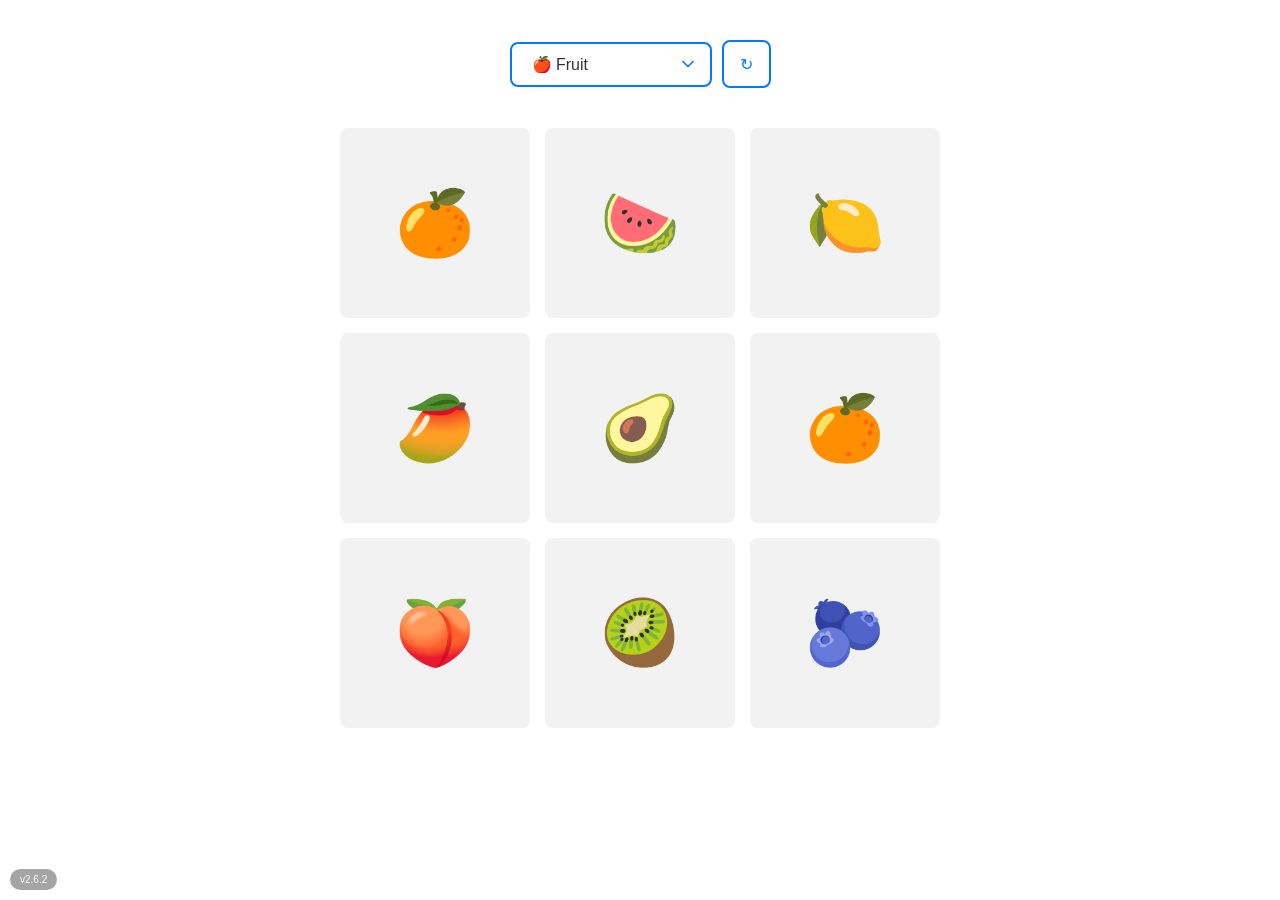
==== index.html @ 48d9695d "Bump version to 2.6.2" ====
<!DOCTYPE html>
<html lang="en">
<head>
  <meta charset="UTF-8">
  <meta name="viewport" content="width=device-width, initial-scale=1.0">
  <title>Flashcards</title>
  
  <!-- Cache Control Headers for PWA Updates -->
  <meta http-equiv="Cache-Control" content="no-cache, no-store, must-revalidate">
  <meta http-equiv="Pragma" content="no-cache">
  <meta http-equiv="Expires" content="0">
  
  <!-- PWA Meta Tags -->
  <meta name="theme-color" content="#007BFF">
  <meta name="description" content="Interactive flashcards for learning fruits, vegetables, animals and more">
  <link rel="manifest" href="manifest.json">
  
  <!-- iOS Safari -->
  <meta name="apple-mobile-web-app-capable" content="yes">
  <meta name="apple-mobile-web-app-status-bar-style" content="default">
  <meta name="apple-mobile-web-app-title" content="Flashcards">
  
  <!-- iOS Icons - Multiple Sizes -->
  <link rel="apple-touch-icon" sizes="57x57" href="icon-192.png">
  <link rel="apple-touch-icon" sizes="60x60" href="icon-192.png">
  <link rel="apple-touch-icon" sizes="72x72" href="icon-192.png">
  <link rel="apple-touch-icon" sizes="76x76" href="icon-192.png">
  <link rel="apple-touch-icon" sizes="114x114" href="icon-192.png">
  <link rel="apple-touch-icon" sizes="120x120" href="icon-192.png">
  <link rel="apple-touch-icon" sizes="144x144" href="icon-192.png">
  <link rel="apple-touch-icon" sizes="152x152" href="icon-192.png">
  <link rel="apple-touch-icon" sizes="180x180" href="icon-192.png">
  
  <!-- iOS Splash Screens -->
  <meta name="apple-mobile-web-app-status-bar-style" content="black-translucent">
  <link rel="apple-touch-startup-image" href="icon-512.png" media="(device-width: 320px) and (device-height: 568px) and (-webkit-device-pixel-ratio: 2)">
  <link rel="apple-touch-startup-image" href="icon-512.png" media="(device-width: 375px) and (device-height: 667px) and (-webkit-device-pixel-ratio: 2)">
  <link rel="apple-touch-startup-image" href="icon-512.png" media="(device-width: 414px) and (device-height: 736px) and (-webkit-device-pixel-ratio: 3)">
  <link rel="apple-touch-startup-image" href="icon-512.png" media="(device-width: 375px) and (device-height: 812px) and (-webkit-device-pixel-ratio: 3)">
  
  <!-- Fallback for older browsers -->
  <link rel="icon" type="image/png" sizes="192x192" href="icon-192.png">
  <link rel="icon" type="image/png" sizes="512x512" href="icon-512.png">
  
  <style>
/* General styles for the page */
body {
  font-family: Arial, sans-serif;
  margin: 0;
  padding: 20px;
  box-sizing: border-box;
  text-align: center;
  /* iOS-specific: Prevent bounce scrolling */
  -webkit-overflow-scrolling: touch;
  overscroll-behavior: contain;
  /* iOS-specific: Prevent text selection */
  -webkit-user-select: none;
  user-select: none;
}

/* iOS-specific: Fix viewport issues */
@supports (-webkit-touch-callout: none) {
  body {
    padding-top: env(safe-area-inset-top);
    padding-bottom: env(safe-area-inset-bottom);
  }
}

h1 {
  margin: 20px 0;
  font-size: 28px;
}

.controls {
  display: flex;
  justify-content: center;
  align-items: center;
  flex-wrap: nowrap;
  gap: 10px;
  margin: 20px;
}

button {
  padding: 10px 20px;
  font-size: 16px;
  border: none;
  border-radius: 5px;
  cursor: pointer;
  background-color: #007BFF;
  color: white;
  transition: background-color 0.3s;
}

button:hover {
  background-color: #0056b3;
}

#refreshBtn {
  padding: 12px 16px;
  font-size: 16px;
  min-width: 48px;
  height: 48px;
  border: 2px solid #007BFF;
  border-radius: 8px;
  background-color: white;
  color: #007BFF;
  display: flex;
  align-items: center;
  justify-content: center;
  margin-left: 0;
  flex-shrink: 0;
  cursor: pointer;
  outline: none;
  transition: all 0.3s ease;
}

#refreshBtn:hover {
  border-color: #0056b3;
  background-color: #f8f9fa;
  color: #0056b3;
}

#refreshBtn:focus {
  border-color: #0056b3;
  box-shadow: 0 0 0 3px rgba(0, 123, 255, 0.25);
}

#refreshBtn:active {
  background-color: #e9ecef;
  border-color: #0056b3;
}

#refreshBtn:focus:not(:focus-visible) {
  border-color: #007BFF;
  box-shadow: none;
  background-color: white;
}

#refreshBtn:blur {
  border-color: #007BFF;
  background-color: white;
  box-shadow: none;
}

/* Dropdown select styling */
select {
  padding: 12px 20px;
  font-size: 16px;
  border: 2px solid #007BFF;
  border-radius: 8px;
  background-color: white;
  color: #333;
  cursor: pointer;
  outline: none;
  min-width: 200px;
  appearance: none;
  background-image: url("data:image/svg+xml;charset=UTF-8,%3csvg xmlns='http://www.w3.org/2000/svg' viewBox='0 0 24 24' fill='none' stroke='%23007BFF' stroke-width='2' stroke-linecap='round' stroke-linejoin='round'%3e%3cpolyline points='6,9 12,15 18,9'%3e%3c/polyline%3e%3c/svg%3e");
  background-repeat: no-repeat;
  background-position: right 12px center;
  background-size: 20px;
  padding-right: 45px;
}

select:hover {
  border-color: #0056b3;
  background-color: #f8f9fa;
}

select:focus {
  border-color: #0056b3;
  box-shadow: 0 0 0 3px rgba(0, 123, 255, 0.1);
}

#refreshButton {
  background-color: #2196F3;
}

#refreshButton:hover {
  background-color: #0b7dda;
}

/* Grid layout for flashcards */
.grid {
  display: grid;
  grid-template-columns: repeat(3, 1fr);
  grid-template-rows: repeat(3, 1fr);
  gap: 15px;
  padding: 20px;
  margin: 0 auto;
  max-width: 600px;
  aspect-ratio: 1; /* Makes the grid container square */
}

/* Flashcard container */
.flashcard {
  width: 100%;
  aspect-ratio: 1; /* Makes each card square */
  perspective: 1000px;
}

.inner {
  position: relative;
  width: 100%;
  height: 100%;
  transform-style: preserve-3d;
  transition: transform 0.5s;
  cursor: pointer;
}

.flashcard.flip .inner {
  transform: rotateY(180deg);
}

/* Front and back of the flashcard */
.front, .back {
  position: absolute;
  width: 100%;
  height: 100%;
  backface-visibility: hidden;
  display: flex;
  justify-content: center;
  align-items: center;
  font-weight: bold;
  border-radius: 8px;
}

.front {
  background-color: #f2f2f2;
  font-size: 4rem; /* Large emoji size - 64px */
}

.back {
  background-color: #4CAF50;
  color: white;
  transform: rotateY(180deg);
  font-size: 24px; /* Keep text size as original */
}

/* Responsive styles */
@media (max-width: 768px) {
  .controls {
    flex-direction: row;
    align-items: center;
    justify-content: center;
    gap: 10px;
  }

  select {
    flex: 1;
    max-width: 250px;
    font-size: 16px; /* Prevents zoom on iOS */
  }

  #refreshBtn {
    flex-shrink: 0;
  }

  .grid {
    grid-template-columns: repeat(3, 1fr);
    grid-template-rows: repeat(3, 1fr);
    padding: 10px;
    max-width: 400px;
  }

  .flashcard {
    aspect-ratio: 1; /* Keep cards square */
  }

  .front {
    font-size: 3rem; /* 48px for tablets */
  }

  .back {
    font-size: 20px; /* Keep text size as original */
  }
}

@media (max-width: 480px) {
  h1 {
    font-size: 24px;
  }

  select {
    font-size: 16px; /* Prevents zoom on iOS */
    padding: 10px 16px;
    max-width: 280px;
  }

  .grid {
    grid-template-columns: repeat(3, 1fr);
    grid-template-rows: repeat(3, 1fr);
    gap: 10px;
    max-width: 300px;
  }

  .flashcard {
    aspect-ratio: 1; /* Keep cards square */
  }

  .front {
    font-size: 2.5rem; /* 40px for mobile */
  }

  .back {
    font-size: 16px; /* Keep text size as original */
  }
}
  </style>
</head>
<body>

  <div class="controls">
    <select id="categorySelect">
      <option value="fruits">🍎 Fruit</option>
      <option value="vegetables">🥕 Vegetable</option>
      <option value="vehicles">🚗 Vehicles</option>
      <option value="animals">🐶 Animals</option>
      <option value="sports">⚽ Sports</option>
      <option value="clothing">👕 Clothing</option>
      <option value="halloween">🎃 Halloween</option>
      <option value="house">House</option>
      <option value="feelings">Feelings</option>
      <option value="exoticAnimals">Exotic Animals</option>
      <option value="theWorldofWork">The World of Work</option>
    </select>
    <button id="refreshBtn" onclick="generateNewSet()" title="Generate new set of cards">
      ↻
    </button>
  </div>

  <div class="grid"></div>

  <script>
    // Categories data
    const categories = {
      fruits: [
        { name: "Apple", emoji: "🍎" },
        { name: "Banana", emoji: "🍌" },
        { name: "Cherry", emoji: "🍒" },
        { name: "Grape", emoji: "🍇" },
        { name: "Lemon", emoji: "🍋" },
        { name: "Mango", emoji: "🥭" },
        { name: "Orange", emoji: "🍊" },
        { name: "Peach", emoji: "🍑" },
        { name: "Pear", emoji: "🍐" },
        { name: "Pineapple", emoji: "🍍" },
        { name: "Strawberry", emoji: "🍓" },
        { name: "Watermelon", emoji: "🍉" },
        { name: "Kiwi", emoji: "🥝" },
        { name: "Blueberry", emoji: "🫐" },
        { name: "Coconut", emoji: "🥥" },
        { name: "Avocado", emoji: "🥑" },
        { name: "Tangerine", emoji: "🍊" }
      ],
      vegetables: [
        { name: "Carrot", emoji: "🥕" },
        { name: "Broccoli", emoji: "🥦" },
        { name: "Potato", emoji: "🥔" },
        { name: "Tomato", emoji: "🍅" },
        { name: "Cucumber", emoji: "🥒" },
        { name: "Onion", emoji: "🧅" },
        { name: "Garlic", emoji: "🧄" },
        { name: "Eggplant", emoji: "🍆" },
        { name: "Pepper", emoji: "🌶️" },
        { name: "Lettuce", emoji: "🥬" },
        { name: "Corn", emoji: "🌽" },
        { name: "Mushroom", emoji: "🍄" },
        { name: "Zucchini", emoji: "🥒" },
        { name: "Spinach", emoji: "🍃" },
        { name: "Asparagus", emoji: "🌿" }
      ],
      vehicles: [
        { name: "Car", emoji: "🚗" },
        { name: "Bus", emoji: "🚌" },
        { name: "Bicycle", emoji: "🚲" },
        { name: "Motorcycle", emoji: "🏍️" },
        { name: "Truck", emoji: "🚚" },
        { name: "Airplane", emoji: "✈️" },
        { name: "Boat", emoji: "⛴️" },
        { name: "Helicopter", emoji: "🚁" },
        { name: "Train", emoji: "🚆" },
        { name: "Tram", emoji: "🚋" },
        { name: "Scooter", emoji: "🛴" },
        { name: "Rocket", emoji: "🚀" },
        { name: "Taxi", emoji: "🚖" },
        { name: "Ship", emoji: "🚢" },
        { name: "Submarine", emoji: "🛳️" }
      ],
      animals: [
        { name: "Dog", emoji: "🐶" },
        { name: "Cat", emoji: "🐱" },
        { name: "Mouse", emoji: "🐭" },
        { name: "Hamster", emoji: "🐹" },
        { name: "Rabbit", emoji: "🐰" },
        { name: "Fox", emoji: "🦊" },
        { name: "Bear", emoji: "🐻" },
        { name: "Panda", emoji: "🐼" },
        { name: "Koala", emoji: "🐨" },
        { name: "Tiger", emoji: "🐯" },
        { name: "Lion", emoji: "🦁" },
        { name: "Cow", emoji: "🐮" },
        { name: "Pig", emoji: "🐷" },
        { name: "Frog", emoji: "🐸" },
        { name: "Monkey", emoji: "🐵" },
        { name: "Chicken", emoji: "🐔" },
        { name: "Penguin", emoji: "🐧" },
        { name: "Bird", emoji: "🐦" },
        { name: "Baby Chick", emoji: "🐤" },
        { name: "Hatching Chick", emoji: "🐣" },
        { name: "Duck", emoji: "🦆" },
        { name: "Eagle", emoji: "🦅" },
        { name: "Owl", emoji: "🦉" },
        { name: "Bat", emoji: "🦇" },
        { name: "Wolf", emoji: "🐺" },
        { name: "Horse", emoji: "🐴" },
        { name: "Unicorn", emoji: "🦄" },
        { name: "Bee", emoji: "🐝" },
        { name: "Caterpillar", emoji: "🐛" },
        { name: "Butterfly", emoji: "🦋" },
        { name: "Snail", emoji: "🐌" },
        { name: "Lady Beetle", emoji: "🐞" },
        { name: "Ant", emoji: "🐜" },
        { name: "Spider", emoji: "🕷️" },
        { name: "Scorpion", emoji: "🦂" },
        { name: "Crab", emoji: "🦀" },
        { name: "Lobster", emoji: "🦞" },
        { name: "Shrimp", emoji: "🦐" },
        { name: "Squid", emoji: "🦑" },
        { name: "Octopus", emoji: "🐙" },
        { name: "Fish", emoji: "🐟" },
        { name: "Tropical Fish", emoji: "🐠" },
        { name: "Blowfish", emoji: "🐡" },
        { name: "Shark", emoji: "🦈" },
        { name: "Whale", emoji: "🐳" },
        { name: "Dolphin", emoji: "🐬" },
        { name: "Crocodile", emoji: "🐊" },
        { name: "Turtle", emoji: "🐢" },
        { name: "Lizard", emoji: "🦎" },
        { name: "Snake", emoji: "🐍" },
        { name: "Dragon", emoji: "🐉" },
        { name: "Sauropod", emoji: "🦕" },
        { name: "T-Rex", emoji: "🦖" }
      ],
      sports: [
        { name: "playing football", emoji: "⚽️" },
        { name: "playing basketball", emoji: "🏀" },
        { name: "rollerblading", emoji: "🛼" },
        { name: "swimming", emoji: "🏊‍♀️" },
        { name: "skateboarding", emoji: "🛹" },
        { name: "flying a kite", emoji: "🪁" },
        { name: "riding a bike", emoji: "🚲" },
        { name: "bouncing", emoji: "⛹" },
        { name: "throwing a ball", emoji: "🤽‍♀️" },
        { name: "playing baseball", emoji: "🥎" }
      ],
      clothing: [
        { name: "T-Shirt", emoji: "👕" },
        { name: "dress", emoji: "👗" },
        { name: "trousers", emoji: "👖" },
        { name: "coat", emoji: "🧥" },
        { name: "socks", emoji: "🧦" },
        { name: "boots", emoji: "👢" },
        { name: "shoes", emoji: "👟" },
        { name: "swimming costume", emoji: "👙" },
        { name: "gloves", emoji: "🧤" },
        { name: "hat", emoji: "🧢" },
        { name: "shorts", emoji: "🩳" },
        { name: "bag", emoji: "🎒" },
        { name: "sunglasses", emoji: "🕶️" },
        { name: "umbrella", emoji: "☂️" }
      ],
      halloween: [
        { name: "Ghost", emoji: "👻" },
        { name: "Pumpkin", emoji: "🎃" },
        { name: "Witch", emoji: "🧙‍♀️" },
        { name: "Vampire", emoji: "🧛‍♂️" },
        { name: "Zombie", emoji: "🧟‍♂️" },
        { name: "Skeleton", emoji: "💀" },
        { name: "Fairy", emoji: "🧚‍♀️" },
        { name: "Spider", emoji: "🕷️" },
        { name: "Bat", emoji: "🦇" },
        { name: "Black Cat", emoji: "🐱‍👤" },
        { name: "Witch Hat", emoji: "🧙‍♀️" },
        { name: "Crystal Ball", emoji: "🔮" },
        { name: "Cauldron", emoji: "🧪" },
        { name: "Candy", emoji: "🍬" },
        { name: "Lollipop", emoji: "🍭" },
        { name: "Chocolate", emoji: "🍫" },
        { name: "Jack-o'-lantern", emoji: "🎃" },
        { name: "Haunted House", emoji: "🏚️" },
        { name: "Full Moon", emoji: "🌕" },
        { name: "Coffin", emoji: "⚰️" },
        { name: "Skull", emoji: "💀" },
        { name: "Potion", emoji: "🧪" },
        { name: "Magic Wand", emoji: "🪄" },
        { name: "Tombstone", emoji: "🪦" },
        { name: "Candle", emoji: "🕯️" }
      ],
      house: [
       { name: "Bathroom", emoji: "🛀" },
       { name: "Toilet", emoji: "🧻" },
       { name: "Living room", emoji: "🛋️" },
       { name: "Chair", emoji: "🪑" },
       { name: "Fire", emoji: "🔥" },
       { name: "Shower", emoji: "🚿" },
       { name: "Window", emoji: "🪟" },
       { name: "Door", emoji: "🚪" },
       { name: "Soap", emoji: "🧼" },
       { name: "Toothbrush", emoji: "🪥" },
       { name: "Bedroom", emoji: "🛏️" } // Empty array - user will add their own words
      ],
      feelings: [
       { name: "Tired", emoji: "😴 unaveny" },
       { name: "Scared", emoji: "😨 vydeseny" },
       { name: "Angry", emoji: "😡 rozzlobeny" },
       { name: "Hungry", emoji: "🍕 hladovy" },
       { name: "Thirsty", emoji: "💧 ziznivy" },
       { name: "Bored", emoji: "🥱 znudeny" },
       { name: "Worried", emoji: "😬 ustarany" },
       { name: "Surprised", emoji: "😮 prekvapeny" },
       { name: "Silly", emoji: "🤪 prasteny" },
       { name: "Sad", emoji: "😢 smutny" },
       { name: "Excited", emoji: "🥳 nadseny" },
       { name: "Happy", emoji: "😀 stastny" }
        // Empty array - user will add their own words
      ],
      exoticAnimals: [
       { name: "giraffe", emoji: "🦒" },
       { name: "camel", emoji: "🐪" },
       { name: "zebra", emoji: "🦓" },
       { name: "tiger", emoji: "🐅" },
       { name: "lion", emoji: "🦁" },
       { name: "monkey", emoji: "🐒" },
       { name: "panda", emoji: "🐼" },
       { name: "crocodile", emoji: "🐊" },
       { name: "penguin", emoji: "🐧" },
       { name: "elephant", emoji: "🐘" },
       { name: "kangaroo", emoji: "🦘" },
       { name: "hippo", emoji: "🦛" },
       { name: "parrot", emoji: "🦜" }
        // Empty array - user will add their own words
      ],
      theWorldofWork: [
       { name: "farmer", emoji: "👨‍🌾" },
       { name: "bus driver", emoji: "🚌" },
       { name: "office worker", emoji: "💼" },
       { name: "doctor", emoji: "🩺" },
       { name: "firefighter", emoji: "🧑🏼‍🚒" },
       { name: "vet", emoji: "🐶" },
       { name: "police officer", emoji: "👮" },
       { name: "dentist", emoji: "🦷" },
       { name: "nurse", emoji: "👩🏼‍⚕️" },
       { name: "singer", emoji: "🎵" },
       { name: "scientist", emoji: "👩🏼‍🔬" }
        // Empty array - user will add their own words
      ]
    };

    // State
    let selectedCategory = 'fruits';
    const grid = document.querySelector('.grid');

    // Utility functions
    const shuffleArray = (arr) => {
      const shuffled = [...arr];
      for (let i = shuffled.length - 1; i > 0; i--) {
        const j = Math.floor(Math.random() * (i + 1));
        [shuffled[i], shuffled[j]] = [shuffled[j], shuffled[i]];
      }
      return shuffled;
    };

    const pronounce = (text) => {
      const utterance = new SpeechSynthesisUtterance(text);
      utterance.lang = 'en-UK';
      speechSynthesis.speak(utterance);
    };

    const createFlashcard = (item) => {
      const card = document.createElement('div');
      card.className = 'flashcard';
      card.innerHTML = `
        <div class="inner">
          <div class="front">${item.emoji}</div>
          <div class="back">${item.name}</div>
        </div>
      `;

      card.addEventListener('click', () => {
        const isFlipped = card.classList.contains('flip');
        
        if (!isFlipped) {
          // Card is showing emoji (front), pronounce and flip to text
          pronounce(item.name);
          card.classList.add('flip');
        } else {
          // Card is showing text (back), just flip back to emoji without pronouncing
          card.classList.remove('flip');
        }
      });

      return card;
    };

    const createFlashcards = () => {
      grid.innerHTML = '';
      const items = shuffleArray(categories[selectedCategory]).slice(0, 9);
      items.forEach(item => grid.appendChild(createFlashcard(item)));
    };

    // Generate new set of cards for current category
    const generateNewSet = () => {
      console.log('Generating new set for category:', selectedCategory);
      createFlashcards();
      
      // Remove focus from button to prevent persistent highlighting
      const refreshBtn = document.getElementById('refreshBtn');
      if (refreshBtn) {
        refreshBtn.blur();
      }
    };

    // Event listeners
    const categorySelect = document.getElementById('categorySelect');
    categorySelect.addEventListener('change', (e) => {
      selectedCategory = e.target.value;
      createFlashcards();
    });

    // Initialize
    createFlashcards();

    // iOS Detection and PWA Features
    const isIOS = /iPad|iPhone|iPod/.test(navigator.userAgent);
    const isStandalone = window.matchMedia('(display-mode: standalone)').matches || window.navigator.standalone;
    
    // iOS-specific install prompt (since beforeinstallprompt doesn't work on iOS)
    if (isIOS && !isStandalone) {
      const iosInstallBtn = document.createElement('div');
      iosInstallBtn.innerHTML = `
        <div style="position: fixed; bottom: 20px; left: 50%; transform: translateX(-50%); 
                    background: #007BFF; color: white; padding: 15px 20px; border-radius: 10px; 
                    font-size: 14px; z-index: 1000; text-align: center; box-shadow: 0 4px 12px rgba(0,0,0,0.3);">
          📱 Install this app: Tap <strong>Share</strong> → <strong>Add to Home Screen</strong>
          <button onclick="this.parentElement.parentElement.remove()" 
                  style="background: none; border: none; color: white; font-size: 18px; float: right; cursor: pointer;">×</button>
        </div>
      `;
      document.body.appendChild(iosInstallBtn);
      
      // Auto-hide after 10 seconds
      setTimeout(() => {
        if (iosInstallBtn.parentElement) {
          iosInstallBtn.remove();
        }
      }, 10000);
    }

    // iOS PWA updates now work automatically via service worker

    // PWA Install Prompt (for Android/Desktop)
    let deferredPrompt;
    
    window.addEventListener('beforeinstallprompt', (e) => {
      // Prevent Chrome 67 and earlier from automatically showing the prompt
      e.preventDefault();
      // Stash the event so it can be triggered later
      deferredPrompt = e;
      
      // Show install button
      const installBtn = document.createElement('button');
      installBtn.textContent = '📱 Install App';
      installBtn.style.cssText = 'position: fixed; top: 10px; right: 10px; z-index: 1000; background: #28a745; color: white; border: none; padding: 10px 15px; border-radius: 5px; cursor: pointer; font-size: 14px;';
      installBtn.addEventListener('click', () => {
        deferredPrompt.prompt();
        deferredPrompt.userChoice.then((choiceResult) => {
          if (choiceResult.outcome === 'accepted') {
            console.log('User accepted the install prompt');
          }
          deferredPrompt = null;
          installBtn.remove();
        });
      });
      document.body.appendChild(installBtn);
    });

    // Register Service Worker for PWA
    if ('serviceWorker' in navigator) {
      window.addEventListener('load', () => {
        navigator.serviceWorker.register('./sw.js')
          .then(registration => {
            console.log('SW registered successfully:', registration.scope);
            
            // Cross-platform automatic update detection
            const isStandalone = window.matchMedia('(display-mode: standalone)').matches || window.navigator.standalone;
            
            if (isStandalone) {
              console.log('PWA detected - enabling automatic and manual updates');
              
              // Set up automatic update detection
              setupAutomaticUpdates(registration);
              
              // Set up periodic background checks
              setupPeriodicUpdateChecks(registration);
            } else {
              console.log('Running in browser - manual updates only');
            }
          })
          .catch(registrationError => {
            console.error('SW registration failed:', registrationError);
          });
      });
    } else {
      console.log('Service workers are not supported');
    }

    // Automatic update detection system
    function setupAutomaticUpdates(registration) {
      // Listen for service worker updates
      registration.addEventListener('updatefound', () => {
        const newWorker = registration.installing;
        console.log('New service worker detected - installing silently in background');
        
        if (newWorker) {
          newWorker.addEventListener('statechange', () => {
            if (newWorker.state === 'installed' && navigator.serviceWorker.controller) {
              console.log('New version available - applying update silently');
              applySilentUpdate(newWorker);
            }
          });
        }
      });
      
      // Listen for controller changes (when new SW takes control)
      navigator.serviceWorker.addEventListener('controllerchange', () => {
        console.log('Service worker updated successfully in background');
      });
    }

    // Periodic background update checks
    function setupPeriodicUpdateChecks(registration) {
      // Check for updates every 30 minutes
      const checkInterval = 30 * 60 * 1000; // 30 minutes
      
      const performUpdateCheck = () => {
        console.log('Performing background update check...');
        registration.update().catch(error => {
          console.error('Background update check failed:', error);
        });
      };
      
      // Initial check after 2 minutes
      setTimeout(performUpdateCheck, 2 * 60 * 1000);
      
      // Then check every 30 minutes
      setInterval(performUpdateCheck, checkInterval);
      
      // Also check when app becomes visible (user returns to app)
      document.addEventListener('visibilitychange', () => {
        if (!document.hidden) {
          console.log('App became visible - checking for updates');
          setTimeout(performUpdateCheck, 1000);
        }
      });
    }

    // Apply silent background update (no user interface)
    function applySilentUpdate(newWorker) {
      console.log('Applying silent background update...');
      
      // Tell the new service worker to skip waiting and become active
      newWorker.postMessage({ type: 'SKIP_WAITING' });
      
      // The new service worker will take control automatically
      // No reload needed - users will get new content on next navigation
      // This keeps the app running smoothly without interruption
    }

    // Show unified update banner (manual trigger via version button only)
    function showUnifiedUpdateBanner() {
      // Check if notification already exists
      const existingBanner = document.getElementById('update-banner');
      if (existingBanner) {
        existingBanner.remove();
      }
      
      const updateBanner = document.createElement('div');
      updateBanner.id = 'update-banner';
      
      // Detect platform for appropriate messaging
      const isIOS = /iPad|iPhone|iPod/.test(navigator.userAgent);
      const platformIcon = isIOS ? '🍎' : '📱';
      const platformText = isIOS ? 'iOS App' : 'PWA';
      
      updateBanner.innerHTML = `
        <div style="position: fixed; bottom: 0; left: 0; right: 0; background: #28a745; color: white; 
                    padding: 15px; text-align: center; z-index: 10000; box-shadow: 0 -2px 10px rgba(0,0,0,0.3);">
          <div style="max-width: 600px; margin: 0 auto;">
            <strong>${platformIcon} Check for Updates</strong><br>
            <span style="font-size: 14px;">Tap to check for the latest version and improvements.</span><br>
            <div style="margin-top: 10px;">
              <button onclick="forceUpdate()" 
                      style="background: white; color: #28a745; border: none; padding: 10px 20px; 
                             border-radius: 8px; margin: 0 5px; cursor: pointer; font-weight: bold; font-size: 14px;">
                🔄 Check & Update
              </button>
              <button onclick="dismissUpdate()" 
                      style="background: transparent; color: white; border: 2px solid white; 
                             padding: 8px 16px; border-radius: 8px; margin: 0 5px; cursor: pointer; font-size: 14px;">
                Not Now
              </button>
            </div>
            <div style="font-size: 11px; margin-top: 8px; opacity: 0.9;">
              ${platformText} • Current: v2.6.2
            </div>
          </div>
        </div>
      `;
      
      document.body.appendChild(updateBanner);
    }

    // Force update function - works reliably on all platforms (manual trigger)
    window.forceUpdate = function() {
      // Show immediate feedback
      const updateBtn = document.querySelector('button[onclick="forceUpdate()"]');
      if (updateBtn) {
        updateBtn.innerHTML = '🔄 Updating...';
        updateBtn.style.background = '#ccc';
        updateBtn.style.color = '#666';
        updateBtn.disabled = true;
      }
      
      // Update the banner message
      const banner = document.getElementById('update-banner');
      if (banner) {
        const messageDiv = banner.querySelector('div > div');
        if (messageDiv) {
          messageDiv.innerHTML = `
            <strong>🔄 Checking for Updates...</strong><br>
            <span style="font-size: 14px;">Refreshing app content, please wait...</span>
          `;
        }
      }
      
      console.log('Force updating PWA...');
      
      // Clear all caches and force reload
      if ('caches' in window) {
        caches.keys().then(cacheNames => {
          console.log('Clearing caches:', cacheNames);
          return Promise.all(
            cacheNames.map(cacheName => caches.delete(cacheName))
          );
        }).then(() => {
          console.log('All caches cleared, reloading...');
          // Force reload from server, bypassing all caches
          window.location.reload(true);
        }).catch(error => {
          console.error('Cache clearing failed:', error);
          // Fallback: just force reload
          window.location.reload(true);
        });
      } else {
        // No cache API, just force reload
        console.log('No cache API, force reloading...');
        window.location.reload(true);
      }
    };

    // Dismiss update notification
    window.dismissUpdate = function() {
      const banner = document.getElementById('update-banner');
      if (banner) {
        banner.remove();
      }
    };

    // Add version display for troubleshooting
    function addVersionDisplay() {
      const versionDisplay = document.createElement('div');
      versionDisplay.style.cssText = `
        position: fixed; bottom: 10px; left: 10px; z-index: 1000;
        background: rgba(0,0,0,0.7); color: white; padding: 5px 10px;
        border-radius: 15px; font-size: 10px; opacity: 0.5; cursor: pointer;
        transition: opacity 0.3s ease;
      `;
      versionDisplay.textContent = 'v2.6.2';
      
      // Make version button clickable for PWA users
      const isStandalone = window.matchMedia('(display-mode: standalone)').matches || window.navigator.standalone;
      if (isStandalone) {
        versionDisplay.onclick = () => {
          showUnifiedUpdateBanner();
        };
        versionDisplay.title = 'Tap to check for updates';
        
        // Add hover effect for better UX
        versionDisplay.addEventListener('mouseenter', () => {
          versionDisplay.style.opacity = '0.8';
        });
        versionDisplay.addEventListener('mouseleave', () => {
          versionDisplay.style.opacity = '0.5';
        });
      }
      
      document.body.appendChild(versionDisplay);
    }

    // Add version display
    setTimeout(addVersionDisplay, 1000);
  </script>
</body>
</html>
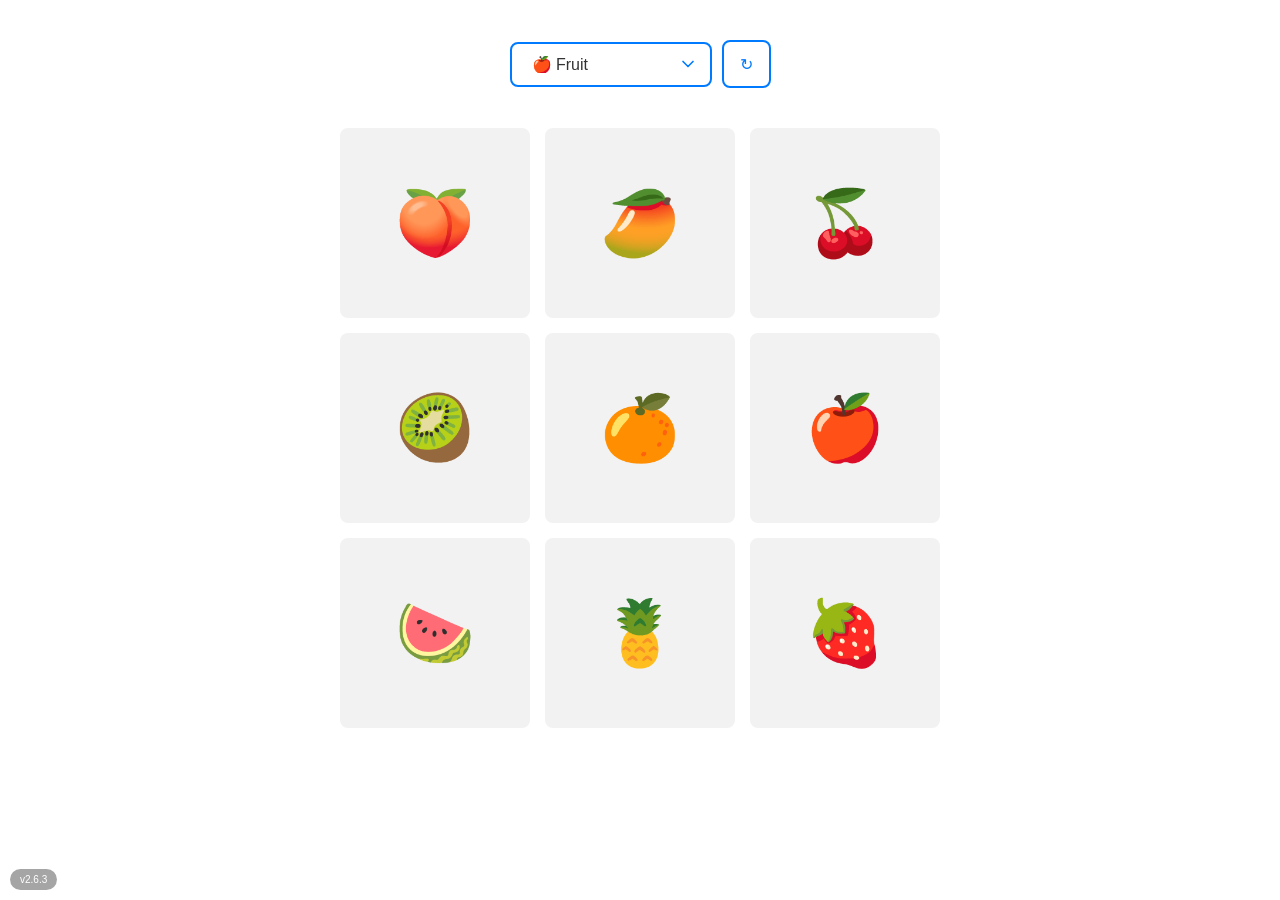
==== commit 8044bba7: "Fix Feelings category text size - display emoji large, text small (v2.6.3)" ====
--- a/index.html
+++ b/index.html
@@ -236,6 +236,13 @@
   font-size: 24px; /* Keep text size as original */
 }
 
+/* Text that appears after emoji (e.g., Feelings category) */
+.emoji-text {
+  display: block;
+  font-size: 1rem;
+  margin-top: 0.25rem;
+}
+
 /* Responsive styles */
 @media (max-width: 768px) {
   .controls {
@@ -270,6 +277,10 @@
     font-size: 3rem; /* 48px for tablets */
   }
 
+  .emoji-text {
+    font-size: 0.9rem;
+  }
+
   .back {
     font-size: 20px; /* Keep text size as original */
   }
@@ -299,6 +310,10 @@
 
   .front {
     font-size: 2.5rem; /* 40px for mobile */
+  }
+
+  .emoji-text {
+    font-size: 0.75rem;
   }
 
   .back {
@@ -579,9 +594,20 @@
     const createFlashcard = (item) => {
       const card = document.createElement('div');
       card.className = 'flashcard';
+      
+      // Check if emoji field contains text after the emoji (e.g., "😴 unaveny")
+      const emojiMatch = item.emoji.match(/^(\p{Emoji}[\p{Emoji}\uFE0F\u200D]*)\s*(.*)$/u);
+      let frontContent;
+      if (emojiMatch && emojiMatch[2]) {
+        // Has emoji + text: keep emoji large, make text smaller
+        frontContent = `${emojiMatch[1]}<span class="emoji-text">${emojiMatch[2]}</span>`;
+      } else {
+        frontContent = item.emoji;
+      }
+      
       card.innerHTML = `
         <div class="inner">
-          <div class="front">${item.emoji}</div>
+          <div class="front">${frontContent}</div>
           <div class="back">${item.name}</div>
         </div>
       `;
@@ -811,7 +837,7 @@
               </button>
             </div>
             <div style="font-size: 11px; margin-top: 8px; opacity: 0.9;">
-              ${platformText} • Current: v2.6.2
+              ${platformText} • Current: v2.6.3
             </div>
           </div>
         </div>
@@ -885,7 +911,7 @@
         border-radius: 15px; font-size: 10px; opacity: 0.5; cursor: pointer;
         transition: opacity 0.3s ease;
       `;
-      versionDisplay.textContent = 'v2.6.2';
+      versionDisplay.textContent = 'v2.6.3';
       
       // Make version button clickable for PWA users
       const isStandalone = window.matchMedia('(display-mode: standalone)').matches || window.navigator.standalone;
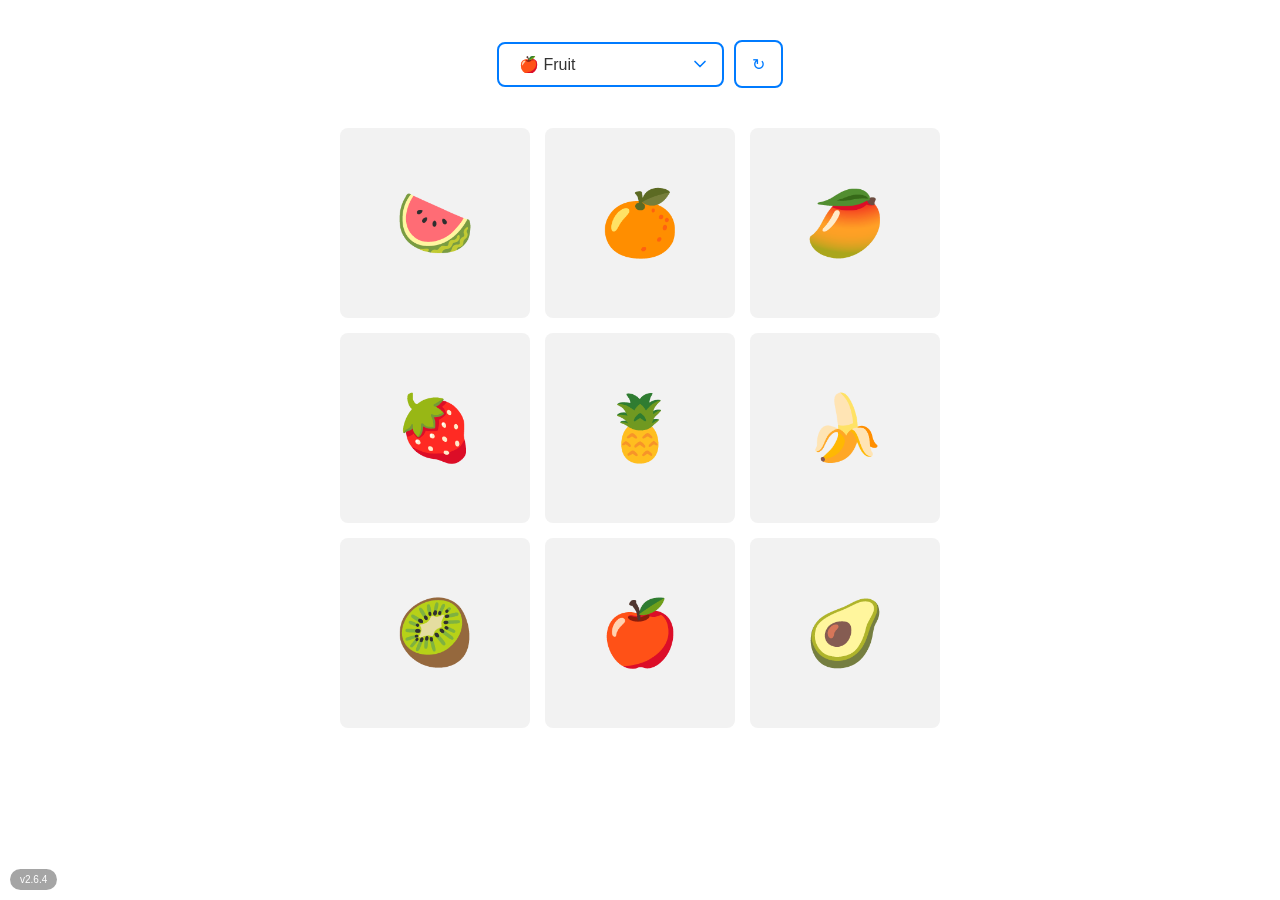
==== commit bc6362ac: "DRY: Generate category select from categoryMeta (v2.6.4)" ====
--- a/index.html
+++ b/index.html
@@ -326,17 +326,7 @@
 
   <div class="controls">
     <select id="categorySelect">
-      <option value="fruits">🍎 Fruit</option>
-      <option value="vegetables">🥕 Vegetable</option>
-      <option value="vehicles">🚗 Vehicles</option>
-      <option value="animals">🐶 Animals</option>
-      <option value="sports">⚽ Sports</option>
-      <option value="clothing">👕 Clothing</option>
-      <option value="halloween">🎃 Halloween</option>
-      <option value="house">House</option>
-      <option value="feelings">Feelings</option>
-      <option value="exoticAnimals">Exotic Animals</option>
-      <option value="theWorldofWork">The World of Work</option>
+      <!-- Options populated dynamically from categoryMeta -->
     </select>
     <button id="refreshBtn" onclick="generateNewSet()" title="Generate new set of cards">
       ↻
@@ -346,6 +336,21 @@
   <div class="grid"></div>
 
   <script>
+    // Category metadata - single source of truth for display names
+    const categoryMeta = {
+      fruits: '🍎 Fruit',
+      vegetables: '🥕 Vegetable',
+      vehicles: '🚗 Vehicles',
+      animals: '🐶 Animals',
+      sports: '⚽ Sports',
+      clothing: '👕 Clothing',
+      halloween: '🎃 Halloween',
+      house: '🏠 House',
+      feelings: '😀 Feelings',
+      exoticAnimals: '🦒 Exotic Animals',
+      theWorldofWork: '💼 The World of Work'
+    };
+
     // Categories data
     const categories = {
       fruits: [
@@ -647,7 +652,15 @@
     };
 
     // Event listeners
+    // Populate category select from categoryMeta
     const categorySelect = document.getElementById('categorySelect');
+    Object.entries(categoryMeta).forEach(([key, label]) => {
+      const option = document.createElement('option');
+      option.value = key;
+      option.textContent = label;
+      categorySelect.appendChild(option);
+    });
+
     categorySelect.addEventListener('change', (e) => {
       selectedCategory = e.target.value;
       createFlashcards();
@@ -837,7 +850,7 @@
               </button>
             </div>
             <div style="font-size: 11px; margin-top: 8px; opacity: 0.9;">
-              ${platformText} • Current: v2.6.3
+              ${platformText} • Current: v2.6.4
             </div>
           </div>
         </div>
@@ -911,7 +924,7 @@
         border-radius: 15px; font-size: 10px; opacity: 0.5; cursor: pointer;
         transition: opacity 0.3s ease;
       `;
-      versionDisplay.textContent = 'v2.6.3';
+      versionDisplay.textContent = 'v2.6.4';
       
       // Make version button clickable for PWA users
       const isStandalone = window.matchMedia('(display-mode: standalone)').matches || window.navigator.standalone;
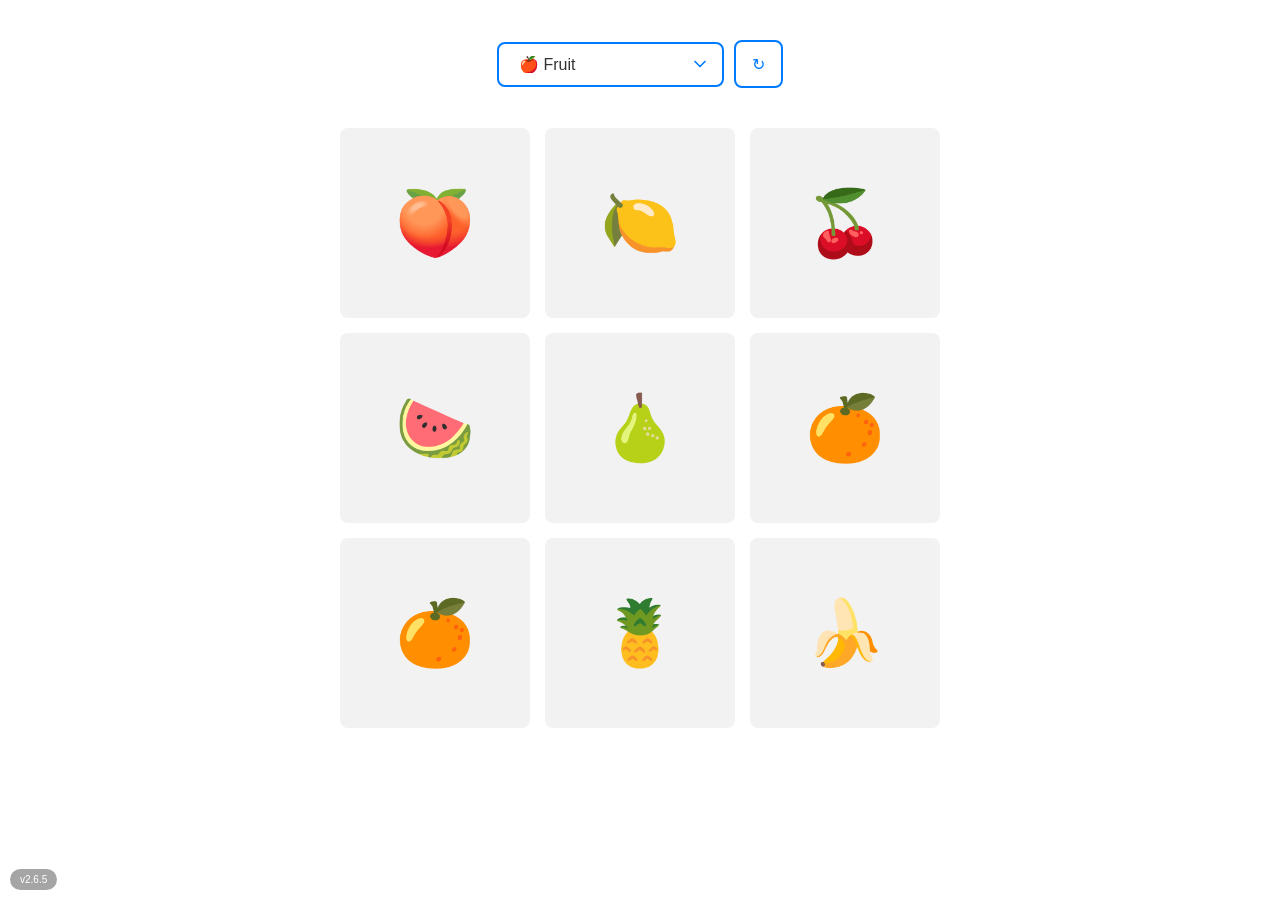
==== commit cfda5139: "DRY: Unify categories with label+items structure (v2.6.5)" ====
--- a/index.html
+++ b/index.html
@@ -326,7 +326,7 @@
 
   <div class="controls">
     <select id="categorySelect">
-      <!-- Options populated dynamically from categoryMeta -->
+      <!-- Options populated dynamically from categories -->
     </select>
     <button id="refreshBtn" onclick="generateNewSet()" title="Generate new set of cards">
       ↻
@@ -336,24 +336,11 @@
   <div class="grid"></div>
 
   <script>
-    // Category metadata - single source of truth for display names
-    const categoryMeta = {
-      fruits: '🍎 Fruit',
-      vegetables: '🥕 Vegetable',
-      vehicles: '🚗 Vehicles',
-      animals: '🐶 Animals',
-      sports: '⚽ Sports',
-      clothing: '👕 Clothing',
-      halloween: '🎃 Halloween',
-      house: '🏠 House',
-      feelings: '😀 Feelings',
-      exoticAnimals: '🦒 Exotic Animals',
-      theWorldofWork: '💼 The World of Work'
-    };
-
-    // Categories data
+    // Categories data - single source of truth
     const categories = {
-      fruits: [
+      fruits: {
+        label: '🍎 Fruit',
+        items: [
         { name: "Apple", emoji: "🍎" },
         { name: "Banana", emoji: "🍌" },
         { name: "Cherry", emoji: "🍒" },
@@ -371,8 +358,10 @@
         { name: "Coconut", emoji: "🥥" },
         { name: "Avocado", emoji: "🥑" },
         { name: "Tangerine", emoji: "🍊" }
-      ],
-      vegetables: [
+      ]},
+      vegetables: {
+        label: '🥕 Vegetable',
+        items: [
         { name: "Carrot", emoji: "🥕" },
         { name: "Broccoli", emoji: "🥦" },
         { name: "Potato", emoji: "🥔" },
@@ -388,8 +377,10 @@
         { name: "Zucchini", emoji: "🥒" },
         { name: "Spinach", emoji: "🍃" },
         { name: "Asparagus", emoji: "🌿" }
-      ],
-      vehicles: [
+      ]},
+      vehicles: {
+        label: '🚗 Vehicles',
+        items: [
         { name: "Car", emoji: "🚗" },
         { name: "Bus", emoji: "🚌" },
         { name: "Bicycle", emoji: "🚲" },
@@ -405,8 +396,10 @@
         { name: "Taxi", emoji: "🚖" },
         { name: "Ship", emoji: "🚢" },
         { name: "Submarine", emoji: "🛳️" }
-      ],
-      animals: [
+      ]},
+      animals: {
+        label: '🐶 Animals',
+        items: [
         { name: "Dog", emoji: "🐶" },
         { name: "Cat", emoji: "🐱" },
         { name: "Mouse", emoji: "🐭" },
@@ -460,8 +453,10 @@
         { name: "Dragon", emoji: "🐉" },
         { name: "Sauropod", emoji: "🦕" },
         { name: "T-Rex", emoji: "🦖" }
-      ],
-      sports: [
+      ]},
+      sports: {
+        label: '⚽ Sports',
+        items: [
         { name: "playing football", emoji: "⚽️" },
         { name: "playing basketball", emoji: "🏀" },
         { name: "rollerblading", emoji: "🛼" },
@@ -472,8 +467,10 @@
         { name: "bouncing", emoji: "⛹" },
         { name: "throwing a ball", emoji: "🤽‍♀️" },
         { name: "playing baseball", emoji: "🥎" }
-      ],
-      clothing: [
+      ]},
+      clothing: {
+        label: '👕 Clothing',
+        items: [
         { name: "T-Shirt", emoji: "👕" },
         { name: "dress", emoji: "👗" },
         { name: "trousers", emoji: "👖" },
@@ -488,8 +485,10 @@
         { name: "bag", emoji: "🎒" },
         { name: "sunglasses", emoji: "🕶️" },
         { name: "umbrella", emoji: "☂️" }
-      ],
-      halloween: [
+      ]},
+      halloween: {
+        label: '🎃 Halloween',
+        items: [
         { name: "Ghost", emoji: "👻" },
         { name: "Pumpkin", emoji: "🎃" },
         { name: "Witch", emoji: "🧙‍♀️" },
@@ -515,8 +514,10 @@
         { name: "Magic Wand", emoji: "🪄" },
         { name: "Tombstone", emoji: "🪦" },
         { name: "Candle", emoji: "🕯️" }
-      ],
-      house: [
+      ]},
+      house: {
+        label: '🏠 House',
+        items: [
        { name: "Bathroom", emoji: "🛀" },
        { name: "Toilet", emoji: "🧻" },
        { name: "Living room", emoji: "🛋️" },
@@ -527,9 +528,11 @@
        { name: "Door", emoji: "🚪" },
        { name: "Soap", emoji: "🧼" },
        { name: "Toothbrush", emoji: "🪥" },
-       { name: "Bedroom", emoji: "🛏️" } // Empty array - user will add their own words
-      ],
-      feelings: [
+       { name: "Bedroom", emoji: "🛏️" }
+      ]},
+      feelings: {
+        label: '😀 Feelings',
+        items: [
        { name: "Tired", emoji: "😴 unaveny" },
        { name: "Scared", emoji: "😨 vydeseny" },
        { name: "Angry", emoji: "😡 rozzlobeny" },
@@ -542,9 +545,10 @@
        { name: "Sad", emoji: "😢 smutny" },
        { name: "Excited", emoji: "🥳 nadseny" },
        { name: "Happy", emoji: "😀 stastny" }
-        // Empty array - user will add their own words
-      ],
-      exoticAnimals: [
+      ]},
+      exoticAnimals: {
+        label: '🦒 Exotic Animals',
+        items: [
        { name: "giraffe", emoji: "🦒" },
        { name: "camel", emoji: "🐪" },
        { name: "zebra", emoji: "🦓" },
@@ -558,9 +562,10 @@
        { name: "kangaroo", emoji: "🦘" },
        { name: "hippo", emoji: "🦛" },
        { name: "parrot", emoji: "🦜" }
-        // Empty array - user will add their own words
-      ],
-      theWorldofWork: [
+      ]},
+      theWorldofWork: {
+        label: '💼 The World of Work',
+        items: [
        { name: "farmer", emoji: "👨‍🌾" },
        { name: "bus driver", emoji: "🚌" },
        { name: "office worker", emoji: "💼" },
@@ -572,8 +577,7 @@
        { name: "nurse", emoji: "👩🏼‍⚕️" },
        { name: "singer", emoji: "🎵" },
        { name: "scientist", emoji: "👩🏼‍🔬" }
-        // Empty array - user will add their own words
-      ]
+      ]}
     };
 
     // State
@@ -635,7 +639,7 @@
 
     const createFlashcards = () => {
       grid.innerHTML = '';
-      const items = shuffleArray(categories[selectedCategory]).slice(0, 9);
+      const items = shuffleArray(categories[selectedCategory].items).slice(0, 9);
       items.forEach(item => grid.appendChild(createFlashcard(item)));
     };
 
@@ -652,12 +656,12 @@
     };
 
     // Event listeners
-    // Populate category select from categoryMeta
+    // Populate category select from categories
     const categorySelect = document.getElementById('categorySelect');
-    Object.entries(categoryMeta).forEach(([key, label]) => {
+    Object.entries(categories).forEach(([key, cat]) => {
       const option = document.createElement('option');
       option.value = key;
-      option.textContent = label;
+      option.textContent = cat.label;
       categorySelect.appendChild(option);
     });
 
@@ -850,7 +854,7 @@
               </button>
             </div>
             <div style="font-size: 11px; margin-top: 8px; opacity: 0.9;">
-              ${platformText} • Current: v2.6.4
+              ${platformText} • Current: v2.6.5
             </div>
           </div>
         </div>
@@ -924,7 +928,7 @@
         border-radius: 15px; font-size: 10px; opacity: 0.5; cursor: pointer;
         transition: opacity 0.3s ease;
       `;
-      versionDisplay.textContent = 'v2.6.4';
+      versionDisplay.textContent = 'v2.6.5';
       
       // Make version button clickable for PWA users
       const isStandalone = window.matchMedia('(display-mode: standalone)').matches || window.navigator.standalone;
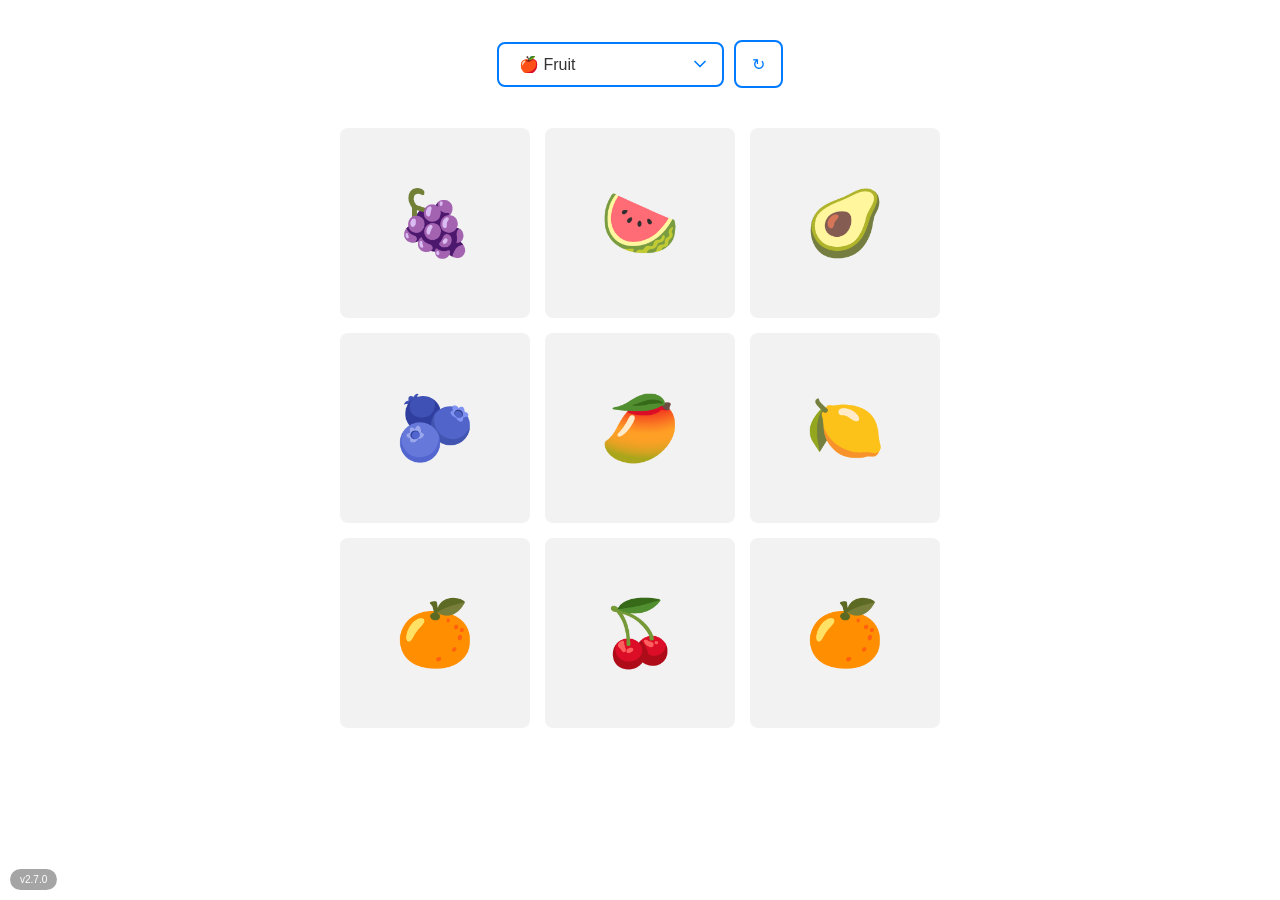
==== commit 31a13f86: "Externalize categories to categories.json (v2.7.0)" ====
--- a/index.html
+++ b/index.html
@@ -336,251 +336,8 @@
   <div class="grid"></div>
 
   <script>
-    // Categories data - single source of truth
-    const categories = {
-      fruits: {
-        label: '🍎 Fruit',
-        items: [
-        { name: "Apple", emoji: "🍎" },
-        { name: "Banana", emoji: "🍌" },
-        { name: "Cherry", emoji: "🍒" },
-        { name: "Grape", emoji: "🍇" },
-        { name: "Lemon", emoji: "🍋" },
-        { name: "Mango", emoji: "🥭" },
-        { name: "Orange", emoji: "🍊" },
-        { name: "Peach", emoji: "🍑" },
-        { name: "Pear", emoji: "🍐" },
-        { name: "Pineapple", emoji: "🍍" },
-        { name: "Strawberry", emoji: "🍓" },
-        { name: "Watermelon", emoji: "🍉" },
-        { name: "Kiwi", emoji: "🥝" },
-        { name: "Blueberry", emoji: "🫐" },
-        { name: "Coconut", emoji: "🥥" },
-        { name: "Avocado", emoji: "🥑" },
-        { name: "Tangerine", emoji: "🍊" }
-      ]},
-      vegetables: {
-        label: '🥕 Vegetable',
-        items: [
-        { name: "Carrot", emoji: "🥕" },
-        { name: "Broccoli", emoji: "🥦" },
-        { name: "Potato", emoji: "🥔" },
-        { name: "Tomato", emoji: "🍅" },
-        { name: "Cucumber", emoji: "🥒" },
-        { name: "Onion", emoji: "🧅" },
-        { name: "Garlic", emoji: "🧄" },
-        { name: "Eggplant", emoji: "🍆" },
-        { name: "Pepper", emoji: "🌶️" },
-        { name: "Lettuce", emoji: "🥬" },
-        { name: "Corn", emoji: "🌽" },
-        { name: "Mushroom", emoji: "🍄" },
-        { name: "Zucchini", emoji: "🥒" },
-        { name: "Spinach", emoji: "🍃" },
-        { name: "Asparagus", emoji: "🌿" }
-      ]},
-      vehicles: {
-        label: '🚗 Vehicles',
-        items: [
-        { name: "Car", emoji: "🚗" },
-        { name: "Bus", emoji: "🚌" },
-        { name: "Bicycle", emoji: "🚲" },
-        { name: "Motorcycle", emoji: "🏍️" },
-        { name: "Truck", emoji: "🚚" },
-        { name: "Airplane", emoji: "✈️" },
-        { name: "Boat", emoji: "⛴️" },
-        { name: "Helicopter", emoji: "🚁" },
-        { name: "Train", emoji: "🚆" },
-        { name: "Tram", emoji: "🚋" },
-        { name: "Scooter", emoji: "🛴" },
-        { name: "Rocket", emoji: "🚀" },
-        { name: "Taxi", emoji: "🚖" },
-        { name: "Ship", emoji: "🚢" },
-        { name: "Submarine", emoji: "🛳️" }
-      ]},
-      animals: {
-        label: '🐶 Animals',
-        items: [
-        { name: "Dog", emoji: "🐶" },
-        { name: "Cat", emoji: "🐱" },
-        { name: "Mouse", emoji: "🐭" },
-        { name: "Hamster", emoji: "🐹" },
-        { name: "Rabbit", emoji: "🐰" },
-        { name: "Fox", emoji: "🦊" },
-        { name: "Bear", emoji: "🐻" },
-        { name: "Panda", emoji: "🐼" },
-        { name: "Koala", emoji: "🐨" },
-        { name: "Tiger", emoji: "🐯" },
-        { name: "Lion", emoji: "🦁" },
-        { name: "Cow", emoji: "🐮" },
-        { name: "Pig", emoji: "🐷" },
-        { name: "Frog", emoji: "🐸" },
-        { name: "Monkey", emoji: "🐵" },
-        { name: "Chicken", emoji: "🐔" },
-        { name: "Penguin", emoji: "🐧" },
-        { name: "Bird", emoji: "🐦" },
-        { name: "Baby Chick", emoji: "🐤" },
-        { name: "Hatching Chick", emoji: "🐣" },
-        { name: "Duck", emoji: "🦆" },
-        { name: "Eagle", emoji: "🦅" },
-        { name: "Owl", emoji: "🦉" },
-        { name: "Bat", emoji: "🦇" },
-        { name: "Wolf", emoji: "🐺" },
-        { name: "Horse", emoji: "🐴" },
-        { name: "Unicorn", emoji: "🦄" },
-        { name: "Bee", emoji: "🐝" },
-        { name: "Caterpillar", emoji: "🐛" },
-        { name: "Butterfly", emoji: "🦋" },
-        { name: "Snail", emoji: "🐌" },
-        { name: "Lady Beetle", emoji: "🐞" },
-        { name: "Ant", emoji: "🐜" },
-        { name: "Spider", emoji: "🕷️" },
-        { name: "Scorpion", emoji: "🦂" },
-        { name: "Crab", emoji: "🦀" },
-        { name: "Lobster", emoji: "🦞" },
-        { name: "Shrimp", emoji: "🦐" },
-        { name: "Squid", emoji: "🦑" },
-        { name: "Octopus", emoji: "🐙" },
-        { name: "Fish", emoji: "🐟" },
-        { name: "Tropical Fish", emoji: "🐠" },
-        { name: "Blowfish", emoji: "🐡" },
-        { name: "Shark", emoji: "🦈" },
-        { name: "Whale", emoji: "🐳" },
-        { name: "Dolphin", emoji: "🐬" },
-        { name: "Crocodile", emoji: "🐊" },
-        { name: "Turtle", emoji: "🐢" },
-        { name: "Lizard", emoji: "🦎" },
-        { name: "Snake", emoji: "🐍" },
-        { name: "Dragon", emoji: "🐉" },
-        { name: "Sauropod", emoji: "🦕" },
-        { name: "T-Rex", emoji: "🦖" }
-      ]},
-      sports: {
-        label: '⚽ Sports',
-        items: [
-        { name: "playing football", emoji: "⚽️" },
-        { name: "playing basketball", emoji: "🏀" },
-        { name: "rollerblading", emoji: "🛼" },
-        { name: "swimming", emoji: "🏊‍♀️" },
-        { name: "skateboarding", emoji: "🛹" },
-        { name: "flying a kite", emoji: "🪁" },
-        { name: "riding a bike", emoji: "🚲" },
-        { name: "bouncing", emoji: "⛹" },
-        { name: "throwing a ball", emoji: "🤽‍♀️" },
-        { name: "playing baseball", emoji: "🥎" }
-      ]},
-      clothing: {
-        label: '👕 Clothing',
-        items: [
-        { name: "T-Shirt", emoji: "👕" },
-        { name: "dress", emoji: "👗" },
-        { name: "trousers", emoji: "👖" },
-        { name: "coat", emoji: "🧥" },
-        { name: "socks", emoji: "🧦" },
-        { name: "boots", emoji: "👢" },
-        { name: "shoes", emoji: "👟" },
-        { name: "swimming costume", emoji: "👙" },
-        { name: "gloves", emoji: "🧤" },
-        { name: "hat", emoji: "🧢" },
-        { name: "shorts", emoji: "🩳" },
-        { name: "bag", emoji: "🎒" },
-        { name: "sunglasses", emoji: "🕶️" },
-        { name: "umbrella", emoji: "☂️" }
-      ]},
-      halloween: {
-        label: '🎃 Halloween',
-        items: [
-        { name: "Ghost", emoji: "👻" },
-        { name: "Pumpkin", emoji: "🎃" },
-        { name: "Witch", emoji: "🧙‍♀️" },
-        { name: "Vampire", emoji: "🧛‍♂️" },
-        { name: "Zombie", emoji: "🧟‍♂️" },
-        { name: "Skeleton", emoji: "💀" },
-        { name: "Fairy", emoji: "🧚‍♀️" },
-        { name: "Spider", emoji: "🕷️" },
-        { name: "Bat", emoji: "🦇" },
-        { name: "Black Cat", emoji: "🐱‍👤" },
-        { name: "Witch Hat", emoji: "🧙‍♀️" },
-        { name: "Crystal Ball", emoji: "🔮" },
-        { name: "Cauldron", emoji: "🧪" },
-        { name: "Candy", emoji: "🍬" },
-        { name: "Lollipop", emoji: "🍭" },
-        { name: "Chocolate", emoji: "🍫" },
-        { name: "Jack-o'-lantern", emoji: "🎃" },
-        { name: "Haunted House", emoji: "🏚️" },
-        { name: "Full Moon", emoji: "🌕" },
-        { name: "Coffin", emoji: "⚰️" },
-        { name: "Skull", emoji: "💀" },
-        { name: "Potion", emoji: "🧪" },
-        { name: "Magic Wand", emoji: "🪄" },
-        { name: "Tombstone", emoji: "🪦" },
-        { name: "Candle", emoji: "🕯️" }
-      ]},
-      house: {
-        label: '🏠 House',
-        items: [
-       { name: "Bathroom", emoji: "🛀" },
-       { name: "Toilet", emoji: "🧻" },
-       { name: "Living room", emoji: "🛋️" },
-       { name: "Chair", emoji: "🪑" },
-       { name: "Fire", emoji: "🔥" },
-       { name: "Shower", emoji: "🚿" },
-       { name: "Window", emoji: "🪟" },
-       { name: "Door", emoji: "🚪" },
-       { name: "Soap", emoji: "🧼" },
-       { name: "Toothbrush", emoji: "🪥" },
-       { name: "Bedroom", emoji: "🛏️" }
-      ]},
-      feelings: {
-        label: '😀 Feelings',
-        items: [
-       { name: "Tired", emoji: "😴 unaveny" },
-       { name: "Scared", emoji: "😨 vydeseny" },
-       { name: "Angry", emoji: "😡 rozzlobeny" },
-       { name: "Hungry", emoji: "🍕 hladovy" },
-       { name: "Thirsty", emoji: "💧 ziznivy" },
-       { name: "Bored", emoji: "🥱 znudeny" },
-       { name: "Worried", emoji: "😬 ustarany" },
-       { name: "Surprised", emoji: "😮 prekvapeny" },
-       { name: "Silly", emoji: "🤪 prasteny" },
-       { name: "Sad", emoji: "😢 smutny" },
-       { name: "Excited", emoji: "🥳 nadseny" },
-       { name: "Happy", emoji: "😀 stastny" }
-      ]},
-      exoticAnimals: {
-        label: '🦒 Exotic Animals',
-        items: [
-       { name: "giraffe", emoji: "🦒" },
-       { name: "camel", emoji: "🐪" },
-       { name: "zebra", emoji: "🦓" },
-       { name: "tiger", emoji: "🐅" },
-       { name: "lion", emoji: "🦁" },
-       { name: "monkey", emoji: "🐒" },
-       { name: "panda", emoji: "🐼" },
-       { name: "crocodile", emoji: "🐊" },
-       { name: "penguin", emoji: "🐧" },
-       { name: "elephant", emoji: "🐘" },
-       { name: "kangaroo", emoji: "🦘" },
-       { name: "hippo", emoji: "🦛" },
-       { name: "parrot", emoji: "🦜" }
-      ]},
-      theWorldofWork: {
-        label: '💼 The World of Work',
-        items: [
-       { name: "farmer", emoji: "👨‍🌾" },
-       { name: "bus driver", emoji: "🚌" },
-       { name: "office worker", emoji: "💼" },
-       { name: "doctor", emoji: "🩺" },
-       { name: "firefighter", emoji: "🧑🏼‍🚒" },
-       { name: "vet", emoji: "🐶" },
-       { name: "police officer", emoji: "👮" },
-       { name: "dentist", emoji: "🦷" },
-       { name: "nurse", emoji: "👩🏼‍⚕️" },
-       { name: "singer", emoji: "🎵" },
-       { name: "scientist", emoji: "👩🏼‍🔬" }
-      ]}
-    };
-
     // State
+    let categories = {};
     let selectedCategory = 'fruits';
     const grid = document.querySelector('.grid');
 
@@ -656,22 +413,36 @@
     };
 
     // Event listeners
-    // Populate category select from categories
     const categorySelect = document.getElementById('categorySelect');
-    Object.entries(categories).forEach(([key, cat]) => {
-      const option = document.createElement('option');
-      option.value = key;
-      option.textContent = cat.label;
-      categorySelect.appendChild(option);
-    });
-
-    categorySelect.addEventListener('change', (e) => {
-      selectedCategory = e.target.value;
-      createFlashcards();
-    });
-
-    // Initialize
-    createFlashcards();
+
+    // Load categories and initialize app
+    const initApp = async () => {
+      try {
+        const response = await fetch('./categories.json');
+        categories = await response.json();
+        
+        // Populate category select from categories
+        Object.entries(categories).forEach(([key, cat]) => {
+          const option = document.createElement('option');
+          option.value = key;
+          option.textContent = cat.label;
+          categorySelect.appendChild(option);
+        });
+
+        categorySelect.addEventListener('change', (e) => {
+          selectedCategory = e.target.value;
+          createFlashcards();
+        });
+
+        // Initialize flashcards
+        createFlashcards();
+      } catch (error) {
+        console.error('Failed to load categories:', error);
+        grid.innerHTML = '<p style="color: red;">Failed to load categories. Please refresh.</p>';
+      }
+    };
+
+    initApp();
 
     // iOS Detection and PWA Features
     const isIOS = /iPad|iPhone|iPod/.test(navigator.userAgent);
@@ -854,7 +625,7 @@
               </button>
             </div>
             <div style="font-size: 11px; margin-top: 8px; opacity: 0.9;">
-              ${platformText} • Current: v2.6.5
+              ${platformText} • Current: v2.7.0
             </div>
           </div>
         </div>
@@ -928,7 +699,7 @@
         border-radius: 15px; font-size: 10px; opacity: 0.5; cursor: pointer;
         transition: opacity 0.3s ease;
       `;
-      versionDisplay.textContent = 'v2.6.5';
+      versionDisplay.textContent = 'v2.7.0';
       
       // Make version button clickable for PWA users
       const isStandalone = window.matchMedia('(display-mode: standalone)').matches || window.navigator.standalone;
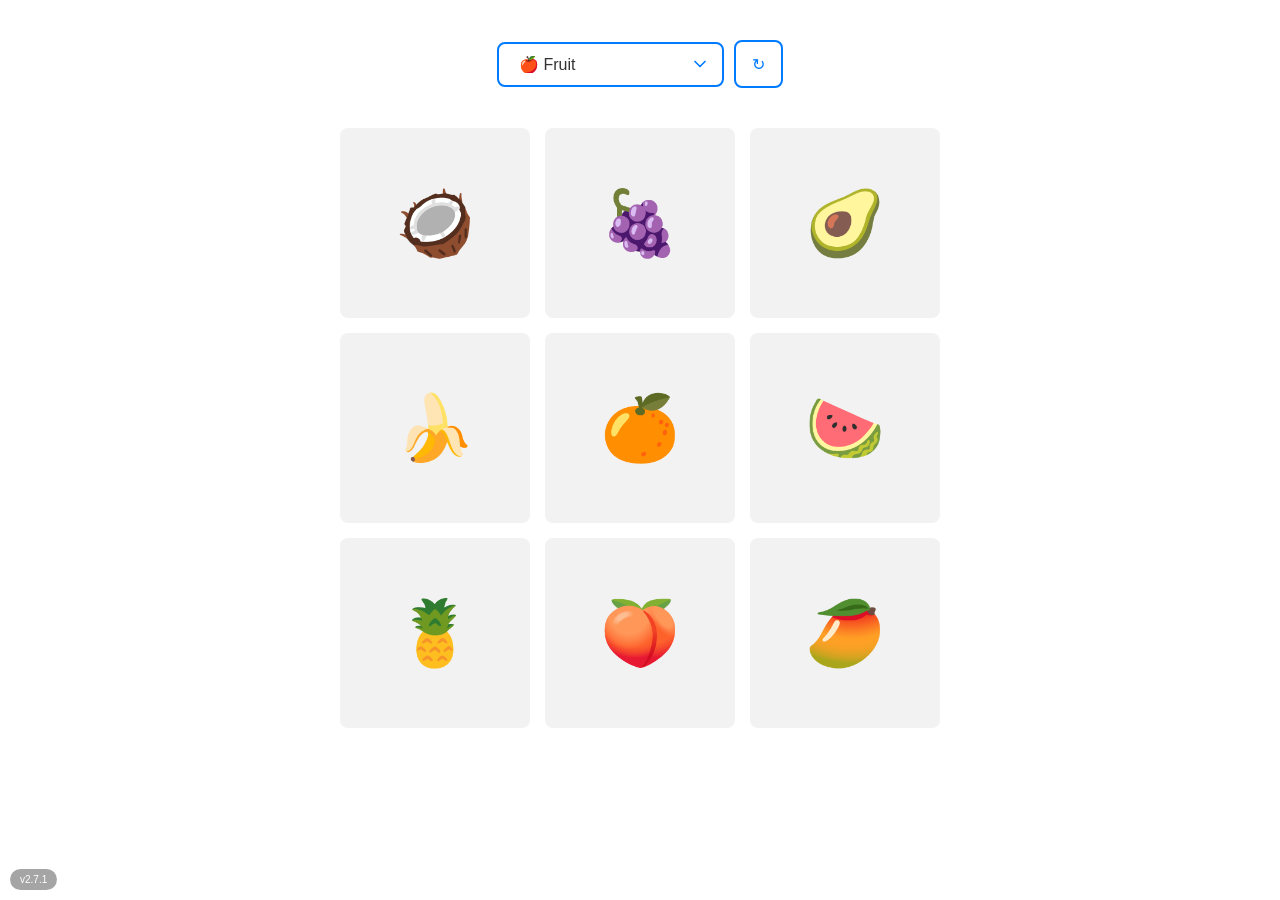
==== commit c7ade5fe: "Fix Feelings emoji/text layout to stack vertically (v2.7.1)" ====
--- a/index.html
+++ b/index.html
@@ -227,6 +227,7 @@
 .front {
   background-color: #f2f2f2;
   font-size: 4rem; /* Large emoji size - 64px */
+  flex-direction: column;
 }
 
 .back {
@@ -625,7 +626,7 @@
               </button>
             </div>
             <div style="font-size: 11px; margin-top: 8px; opacity: 0.9;">
-              ${platformText} • Current: v2.7.0
+              ${platformText} • Current: v2.7.1
             </div>
           </div>
         </div>
@@ -699,7 +700,7 @@
         border-radius: 15px; font-size: 10px; opacity: 0.5; cursor: pointer;
         transition: opacity 0.3s ease;
       `;
-      versionDisplay.textContent = 'v2.7.0';
+      versionDisplay.textContent = 'v2.7.1';
       
       // Make version button clickable for PWA users
       const isStandalone = window.matchMedia('(display-mode: standalone)').matches || window.navigator.standalone;
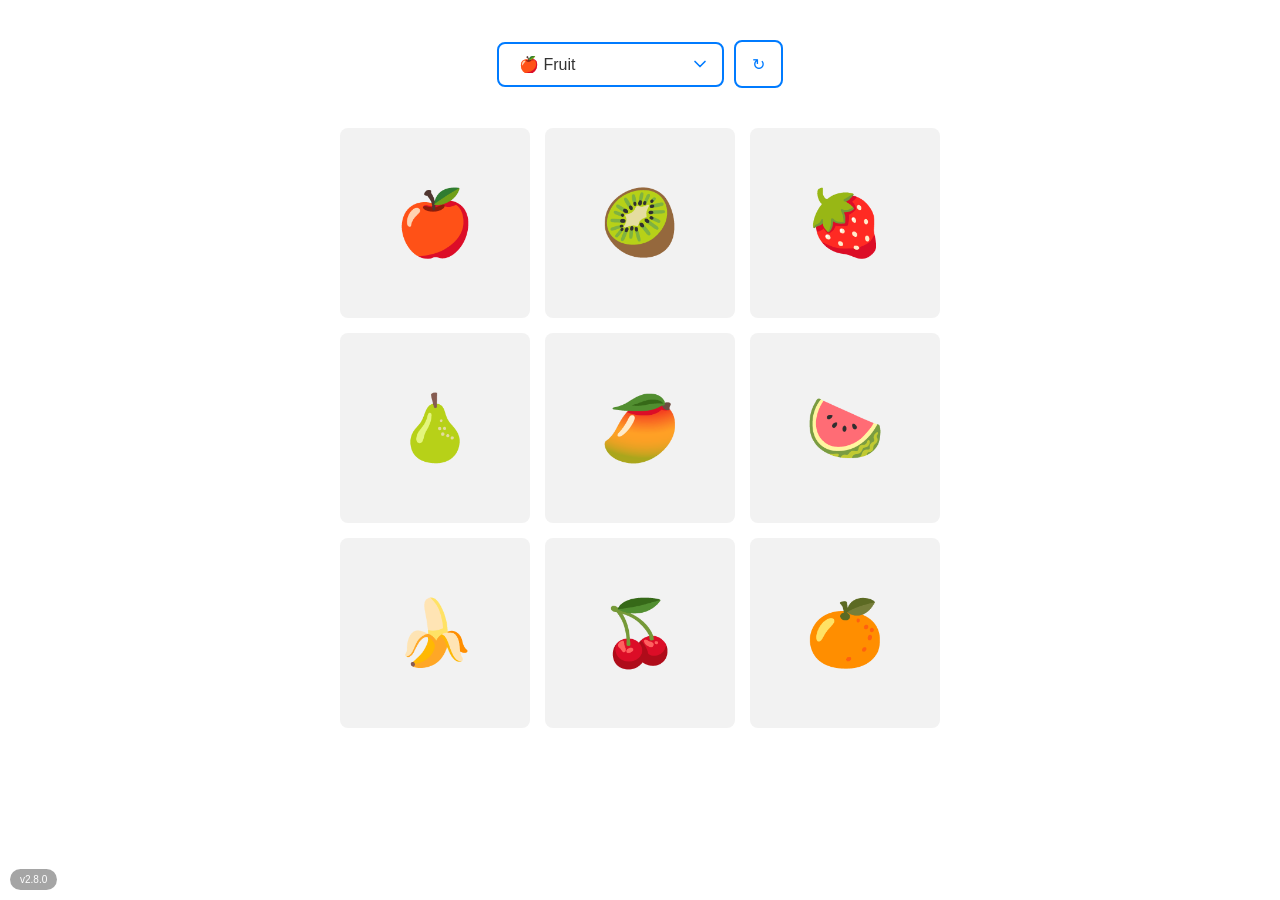
==== commit 868d87b6: "v2.8.0: Refactor to shared styles and utilities - Extract CSS to styles.css (shared between app and " ====
--- a/index.html
+++ b/index.html
@@ -42,286 +42,8 @@
   <link rel="icon" type="image/png" sizes="192x192" href="icon-192.png">
   <link rel="icon" type="image/png" sizes="512x512" href="icon-512.png">
   
-  <style>
-/* General styles for the page */
-body {
-  font-family: Arial, sans-serif;
-  margin: 0;
-  padding: 20px;
-  box-sizing: border-box;
-  text-align: center;
-  /* iOS-specific: Prevent bounce scrolling */
-  -webkit-overflow-scrolling: touch;
-  overscroll-behavior: contain;
-  /* iOS-specific: Prevent text selection */
-  -webkit-user-select: none;
-  user-select: none;
-}
-
-/* iOS-specific: Fix viewport issues */
-@supports (-webkit-touch-callout: none) {
-  body {
-    padding-top: env(safe-area-inset-top);
-    padding-bottom: env(safe-area-inset-bottom);
-  }
-}
-
-h1 {
-  margin: 20px 0;
-  font-size: 28px;
-}
-
-.controls {
-  display: flex;
-  justify-content: center;
-  align-items: center;
-  flex-wrap: nowrap;
-  gap: 10px;
-  margin: 20px;
-}
-
-button {
-  padding: 10px 20px;
-  font-size: 16px;
-  border: none;
-  border-radius: 5px;
-  cursor: pointer;
-  background-color: #007BFF;
-  color: white;
-  transition: background-color 0.3s;
-}
-
-button:hover {
-  background-color: #0056b3;
-}
-
-#refreshBtn {
-  padding: 12px 16px;
-  font-size: 16px;
-  min-width: 48px;
-  height: 48px;
-  border: 2px solid #007BFF;
-  border-radius: 8px;
-  background-color: white;
-  color: #007BFF;
-  display: flex;
-  align-items: center;
-  justify-content: center;
-  margin-left: 0;
-  flex-shrink: 0;
-  cursor: pointer;
-  outline: none;
-  transition: all 0.3s ease;
-}
-
-#refreshBtn:hover {
-  border-color: #0056b3;
-  background-color: #f8f9fa;
-  color: #0056b3;
-}
-
-#refreshBtn:focus {
-  border-color: #0056b3;
-  box-shadow: 0 0 0 3px rgba(0, 123, 255, 0.25);
-}
-
-#refreshBtn:active {
-  background-color: #e9ecef;
-  border-color: #0056b3;
-}
-
-#refreshBtn:focus:not(:focus-visible) {
-  border-color: #007BFF;
-  box-shadow: none;
-  background-color: white;
-}
-
-#refreshBtn:blur {
-  border-color: #007BFF;
-  background-color: white;
-  box-shadow: none;
-}
-
-/* Dropdown select styling */
-select {
-  padding: 12px 20px;
-  font-size: 16px;
-  border: 2px solid #007BFF;
-  border-radius: 8px;
-  background-color: white;
-  color: #333;
-  cursor: pointer;
-  outline: none;
-  min-width: 200px;
-  appearance: none;
-  background-image: url("data:image/svg+xml;charset=UTF-8,%3csvg xmlns='http://www.w3.org/2000/svg' viewBox='0 0 24 24' fill='none' stroke='%23007BFF' stroke-width='2' stroke-linecap='round' stroke-linejoin='round'%3e%3cpolyline points='6,9 12,15 18,9'%3e%3c/polyline%3e%3c/svg%3e");
-  background-repeat: no-repeat;
-  background-position: right 12px center;
-  background-size: 20px;
-  padding-right: 45px;
-}
-
-select:hover {
-  border-color: #0056b3;
-  background-color: #f8f9fa;
-}
-
-select:focus {
-  border-color: #0056b3;
-  box-shadow: 0 0 0 3px rgba(0, 123, 255, 0.1);
-}
-
-#refreshButton {
-  background-color: #2196F3;
-}
-
-#refreshButton:hover {
-  background-color: #0b7dda;
-}
-
-/* Grid layout for flashcards */
-.grid {
-  display: grid;
-  grid-template-columns: repeat(3, 1fr);
-  grid-template-rows: repeat(3, 1fr);
-  gap: 15px;
-  padding: 20px;
-  margin: 0 auto;
-  max-width: 600px;
-  aspect-ratio: 1; /* Makes the grid container square */
-}
-
-/* Flashcard container */
-.flashcard {
-  width: 100%;
-  aspect-ratio: 1; /* Makes each card square */
-  perspective: 1000px;
-}
-
-.inner {
-  position: relative;
-  width: 100%;
-  height: 100%;
-  transform-style: preserve-3d;
-  transition: transform 0.5s;
-  cursor: pointer;
-}
-
-.flashcard.flip .inner {
-  transform: rotateY(180deg);
-}
-
-/* Front and back of the flashcard */
-.front, .back {
-  position: absolute;
-  width: 100%;
-  height: 100%;
-  backface-visibility: hidden;
-  display: flex;
-  justify-content: center;
-  align-items: center;
-  font-weight: bold;
-  border-radius: 8px;
-}
-
-.front {
-  background-color: #f2f2f2;
-  font-size: 4rem; /* Large emoji size - 64px */
-  flex-direction: column;
-}
-
-.back {
-  background-color: #4CAF50;
-  color: white;
-  transform: rotateY(180deg);
-  font-size: 24px; /* Keep text size as original */
-}
-
-/* Text that appears after emoji (e.g., Feelings category) */
-.emoji-text {
-  display: block;
-  font-size: 1rem;
-  margin-top: 0.25rem;
-}
-
-/* Responsive styles */
-@media (max-width: 768px) {
-  .controls {
-    flex-direction: row;
-    align-items: center;
-    justify-content: center;
-    gap: 10px;
-  }
-
-  select {
-    flex: 1;
-    max-width: 250px;
-    font-size: 16px; /* Prevents zoom on iOS */
-  }
-
-  #refreshBtn {
-    flex-shrink: 0;
-  }
-
-  .grid {
-    grid-template-columns: repeat(3, 1fr);
-    grid-template-rows: repeat(3, 1fr);
-    padding: 10px;
-    max-width: 400px;
-  }
-
-  .flashcard {
-    aspect-ratio: 1; /* Keep cards square */
-  }
-
-  .front {
-    font-size: 3rem; /* 48px for tablets */
-  }
-
-  .emoji-text {
-    font-size: 0.9rem;
-  }
-
-  .back {
-    font-size: 20px; /* Keep text size as original */
-  }
-}
-
-@media (max-width: 480px) {
-  h1 {
-    font-size: 24px;
-  }
-
-  select {
-    font-size: 16px; /* Prevents zoom on iOS */
-    padding: 10px 16px;
-    max-width: 280px;
-  }
-
-  .grid {
-    grid-template-columns: repeat(3, 1fr);
-    grid-template-rows: repeat(3, 1fr);
-    gap: 10px;
-    max-width: 300px;
-  }
-
-  .flashcard {
-    aspect-ratio: 1; /* Keep cards square */
-  }
-
-  .front {
-    font-size: 2.5rem; /* 40px for mobile */
-  }
-
-  .emoji-text {
-    font-size: 0.75rem;
-  }
-
-  .back {
-    font-size: 16px; /* Keep text size as original */
-  }
-}
-  </style>
+  <!-- Shared Styles -->
+  <link rel="stylesheet" href="styles.css">
 </head>
 <body>
 
@@ -626,7 +348,7 @@
               </button>
             </div>
             <div style="font-size: 11px; margin-top: 8px; opacity: 0.9;">
-              ${platformText} • Current: v2.7.1
+              ${platformText} • Current: v2.8.0
             </div>
           </div>
         </div>
@@ -700,7 +422,7 @@
         border-radius: 15px; font-size: 10px; opacity: 0.5; cursor: pointer;
         transition: opacity 0.3s ease;
       `;
-      versionDisplay.textContent = 'v2.7.1';
+      versionDisplay.textContent = 'v2.8.0';
       
       // Make version button clickable for PWA users
       const isStandalone = window.matchMedia('(display-mode: standalone)').matches || window.navigator.standalone;
--- a/styles.css
+++ b/styles.css
@@ -0,0 +1,280 @@
+/* Shared Flashcard Styles */
+
+/* General styles for the page */
+body {
+  font-family: Arial, sans-serif;
+  margin: 0;
+  padding: 20px;
+  box-sizing: border-box;
+  text-align: center;
+  /* iOS-specific: Prevent bounce scrolling */
+  -webkit-overflow-scrolling: touch;
+  overscroll-behavior: contain;
+  /* iOS-specific: Prevent text selection */
+  -webkit-user-select: none;
+  user-select: none;
+}
+
+/* iOS-specific: Fix viewport issues */
+@supports (-webkit-touch-callout: none) {
+  body {
+    padding-top: env(safe-area-inset-top);
+    padding-bottom: env(safe-area-inset-bottom);
+  }
+}
+
+h1 {
+  margin: 20px 0;
+  font-size: 28px;
+}
+
+.controls {
+  display: flex;
+  justify-content: center;
+  align-items: center;
+  flex-wrap: nowrap;
+  gap: 10px;
+  margin: 20px;
+}
+
+button {
+  padding: 10px 20px;
+  font-size: 16px;
+  border: none;
+  border-radius: 5px;
+  cursor: pointer;
+  background-color: #007BFF;
+  color: white;
+  transition: background-color 0.3s;
+}
+
+button:hover {
+  background-color: #0056b3;
+}
+
+#refreshBtn {
+  padding: 12px 16px;
+  font-size: 16px;
+  min-width: 48px;
+  height: 48px;
+  border: 2px solid #007BFF;
+  border-radius: 8px;
+  background-color: white;
+  color: #007BFF;
+  display: flex;
+  align-items: center;
+  justify-content: center;
+  margin-left: 0;
+  flex-shrink: 0;
+  cursor: pointer;
+  outline: none;
+  transition: all 0.3s ease;
+}
+
+#refreshBtn:hover {
+  border-color: #0056b3;
+  background-color: #f8f9fa;
+  color: #0056b3;
+}
+
+#refreshBtn:focus {
+  border-color: #0056b3;
+  box-shadow: 0 0 0 3px rgba(0, 123, 255, 0.25);
+}
+
+#refreshBtn:active {
+  background-color: #e9ecef;
+  border-color: #0056b3;
+}
+
+#refreshBtn:focus:not(:focus-visible) {
+  border-color: #007BFF;
+  box-shadow: none;
+  background-color: white;
+}
+
+#refreshBtn:blur {
+  border-color: #007BFF;
+  background-color: white;
+  box-shadow: none;
+}
+
+/* Dropdown select styling */
+select {
+  padding: 12px 20px;
+  font-size: 16px;
+  border: 2px solid #007BFF;
+  border-radius: 8px;
+  background-color: white;
+  color: #333;
+  cursor: pointer;
+  outline: none;
+  min-width: 200px;
+  appearance: none;
+  background-image: url("data:image/svg+xml;charset=UTF-8,%3csvg xmlns='http://www.w3.org/2000/svg' viewBox='0 0 24 24' fill='none' stroke='%23007BFF' stroke-width='2' stroke-linecap='round' stroke-linejoin='round'%3e%3cpolyline points='6,9 12,15 18,9'%3e%3c/polyline%3e%3c/svg%3e");
+  background-repeat: no-repeat;
+  background-position: right 12px center;
+  background-size: 20px;
+  padding-right: 45px;
+}
+
+select:hover {
+  border-color: #0056b3;
+  background-color: #f8f9fa;
+}
+
+select:focus {
+  border-color: #0056b3;
+  box-shadow: 0 0 0 3px rgba(0, 123, 255, 0.1);
+}
+
+#refreshButton {
+  background-color: #2196F3;
+}
+
+#refreshButton:hover {
+  background-color: #0b7dda;
+}
+
+/* Grid layout for flashcards */
+.grid {
+  display: grid;
+  grid-template-columns: repeat(3, 1fr);
+  grid-template-rows: repeat(3, 1fr);
+  gap: 15px;
+  padding: 20px;
+  margin: 0 auto;
+  max-width: 600px;
+  aspect-ratio: 1; /* Makes the grid container square */
+}
+
+/* Flashcard container */
+.flashcard {
+  width: 100%;
+  aspect-ratio: 1; /* Makes each card square */
+  perspective: 1000px;
+}
+
+.inner {
+  position: relative;
+  width: 100%;
+  height: 100%;
+  transform-style: preserve-3d;
+  transition: transform 0.5s;
+  cursor: pointer;
+}
+
+.flashcard.flip .inner {
+  transform: rotateY(180deg);
+}
+
+/* Front and back of the flashcard */
+.front, .back {
+  position: absolute;
+  width: 100%;
+  height: 100%;
+  backface-visibility: hidden;
+  display: flex;
+  justify-content: center;
+  align-items: center;
+  font-weight: bold;
+  border-radius: 8px;
+}
+
+.front {
+  background-color: #f2f2f2;
+  font-size: 4rem; /* Large emoji size - 64px */
+  flex-direction: column;
+}
+
+.back {
+  background-color: #4CAF50;
+  color: white;
+  transform: rotateY(180deg);
+  font-size: 24px; /* Keep text size as original */
+}
+
+/* Text that appears after emoji (e.g., Feelings category) */
+.emoji-text {
+  display: block;
+  font-size: 1rem;
+  margin-top: 0.25rem;
+}
+
+/* Responsive styles */
+@media (max-width: 768px) {
+  .controls {
+    flex-direction: row;
+    align-items: center;
+    justify-content: center;
+    gap: 10px;
+  }
+
+  select {
+    flex: 1;
+    max-width: 250px;
+    font-size: 16px; /* Prevents zoom on iOS */
+  }
+
+  #refreshBtn {
+    flex-shrink: 0;
+  }
+
+  .grid {
+    grid-template-columns: repeat(3, 1fr);
+    grid-template-rows: repeat(3, 1fr);
+    padding: 10px;
+    max-width: 400px;
+  }
+
+  .flashcard {
+    aspect-ratio: 1; /* Keep cards square */
+  }
+
+  .front {
+    font-size: 3rem; /* 48px for tablets */
+  }
+
+  .emoji-text {
+    font-size: 0.9rem;
+  }
+
+  .back {
+    font-size: 20px; /* Keep text size as original */
+  }
+}
+
+@media (max-width: 480px) {
+  h1 {
+    font-size: 24px;
+  }
+
+  select {
+    font-size: 16px; /* Prevents zoom on iOS */
+    padding: 10px 16px;
+    max-width: 280px;
+  }
+
+  .grid {
+    grid-template-columns: repeat(3, 1fr);
+    grid-template-rows: repeat(3, 1fr);
+    gap: 10px;
+    max-width: 300px;
+  }
+
+  .flashcard {
+    aspect-ratio: 1; /* Keep cards square */
+  }
+
+  .front {
+    font-size: 2.5rem; /* 40px for mobile */
+  }
+
+  .emoji-text {
+    font-size: 0.75rem;
+  }
+
+  .back {
+    font-size: 16px; /* Keep text size as original */
+  }
+}
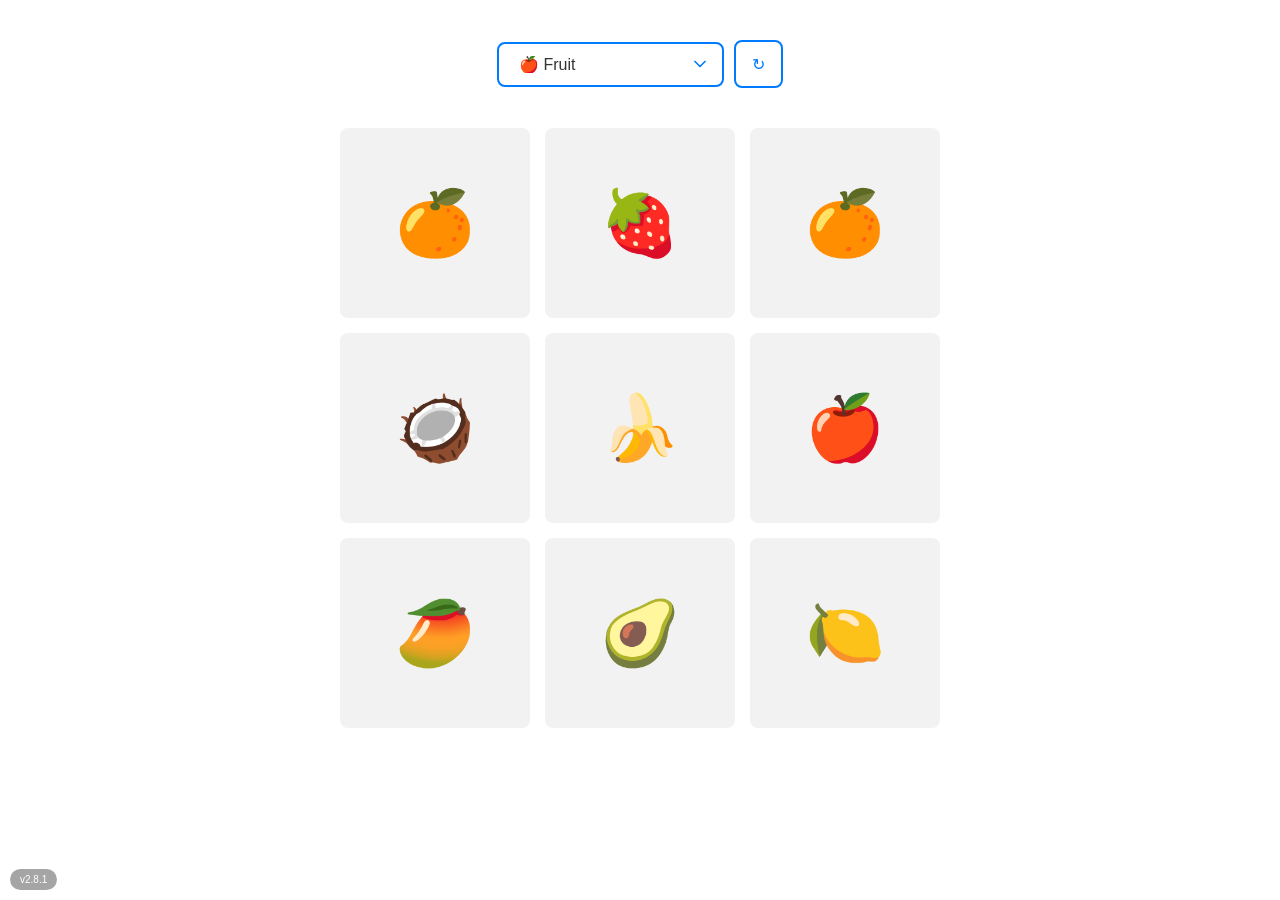
==== commit bbc1fa51: "v2.8.1: Add Let's Eat category - New food category with 12 items (burger, pasta, bread, etc.)" ====
--- a/index.html
+++ b/index.html
@@ -348,7 +348,7 @@
               </button>
             </div>
             <div style="font-size: 11px; margin-top: 8px; opacity: 0.9;">
-              ${platformText} • Current: v2.8.0
+              ${platformText} • Current: v2.8.1
             </div>
           </div>
         </div>
@@ -422,7 +422,7 @@
         border-radius: 15px; font-size: 10px; opacity: 0.5; cursor: pointer;
         transition: opacity 0.3s ease;
       `;
-      versionDisplay.textContent = 'v2.8.0';
+      versionDisplay.textContent = 'v2.8.1';
       
       // Make version button clickable for PWA users
       const isStandalone = window.matchMedia('(display-mode: standalone)').matches || window.navigator.standalone;
